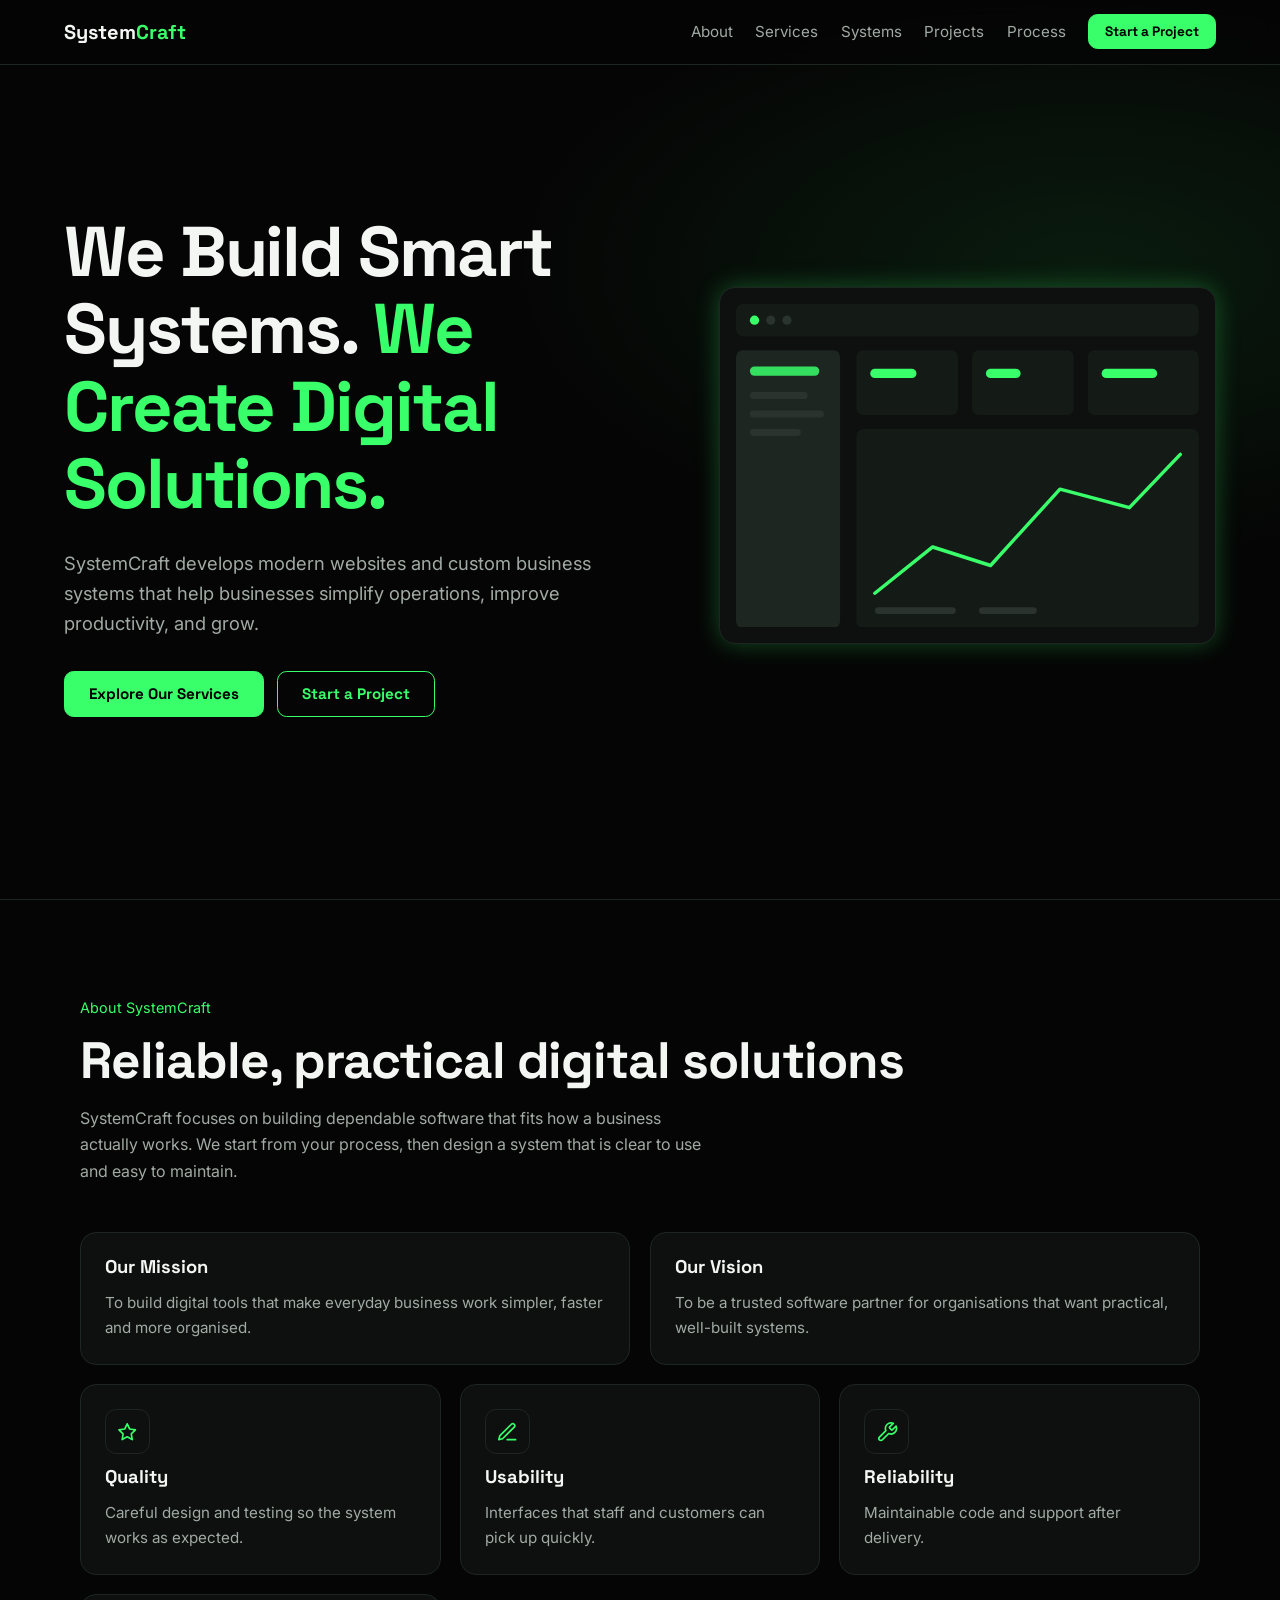
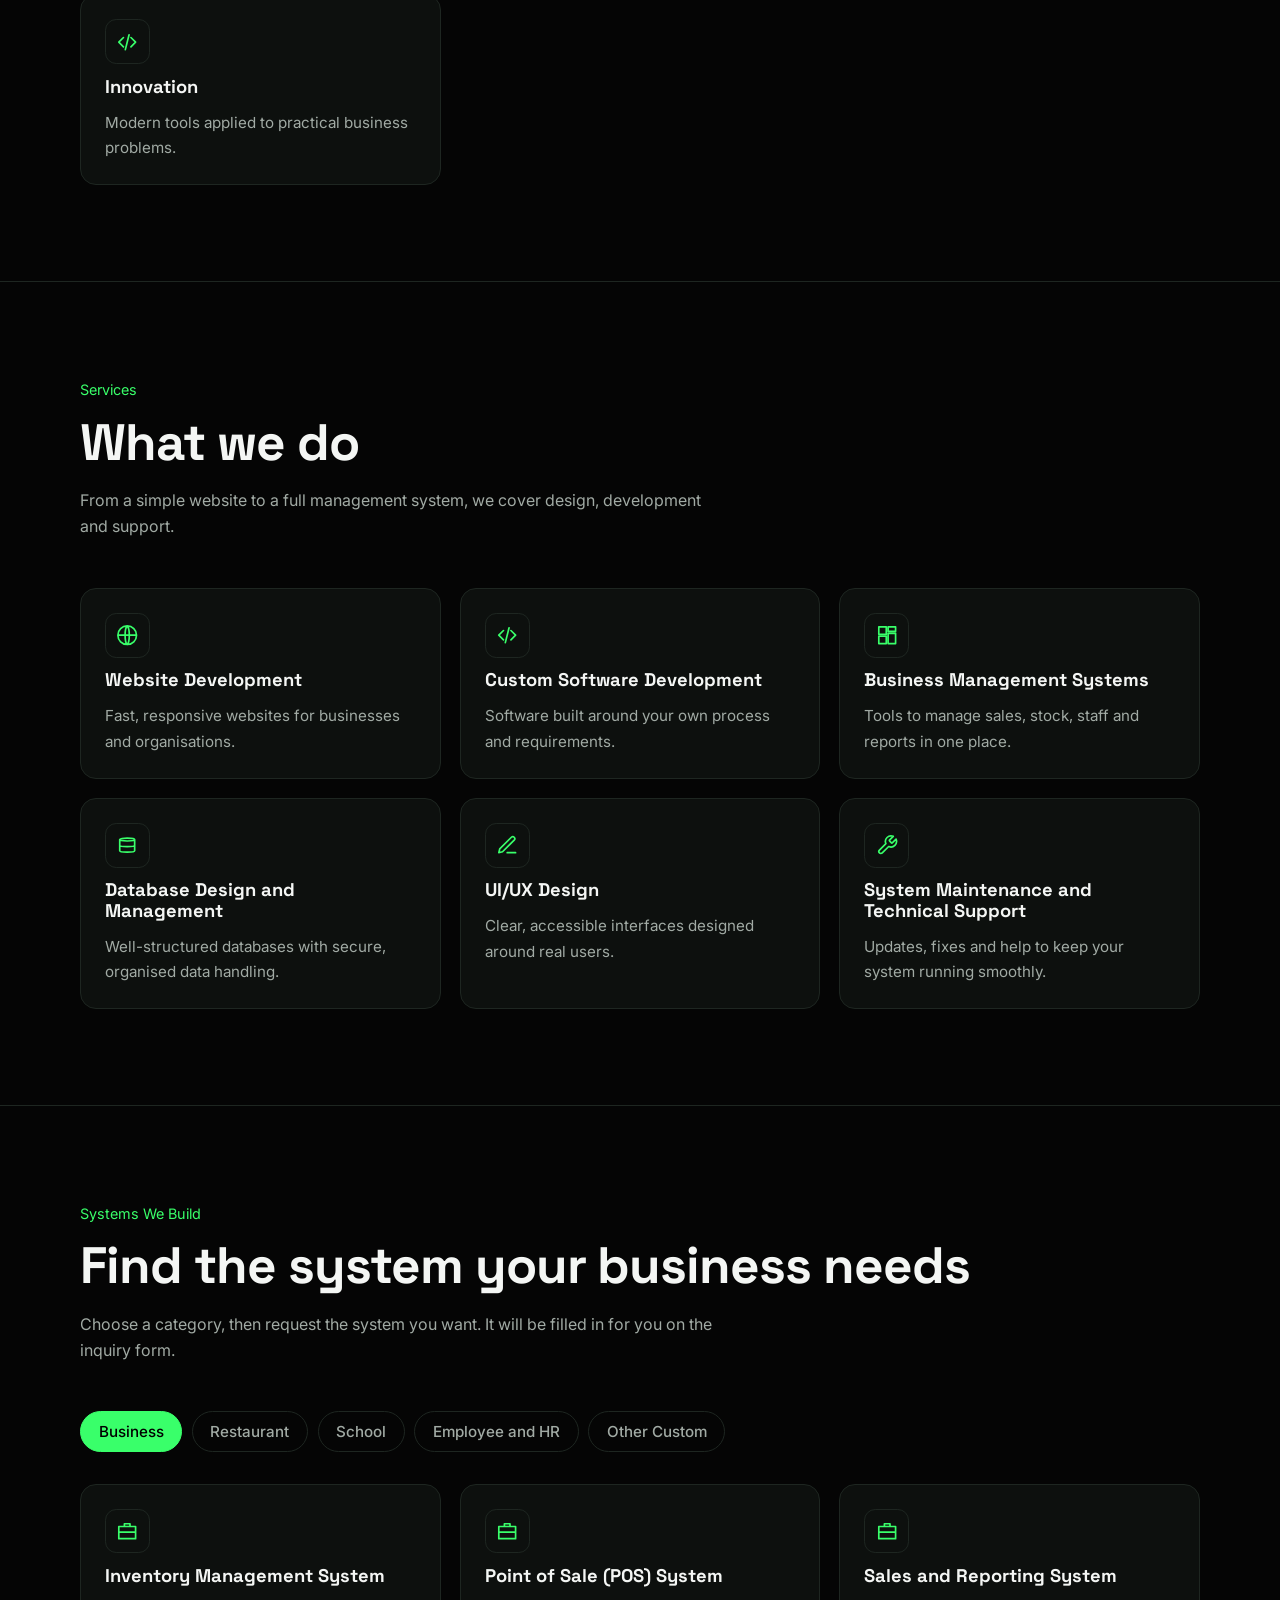
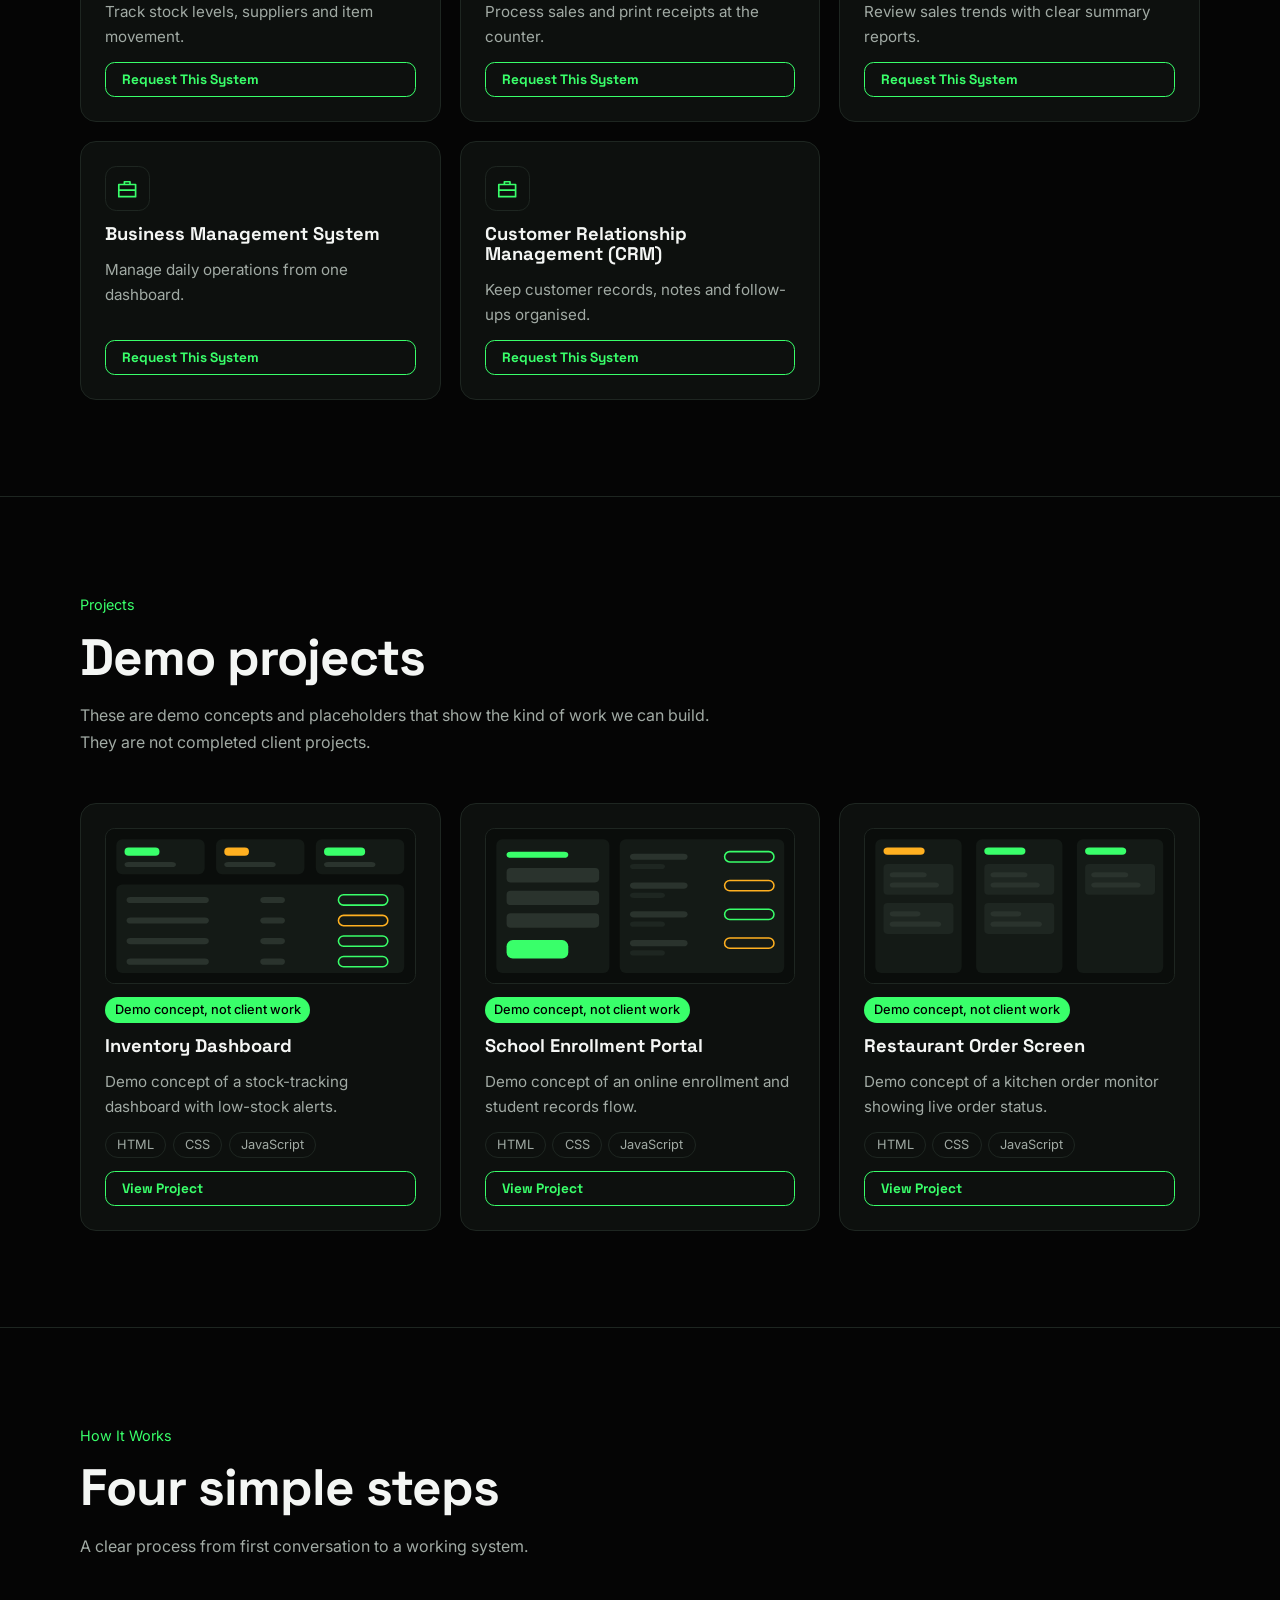
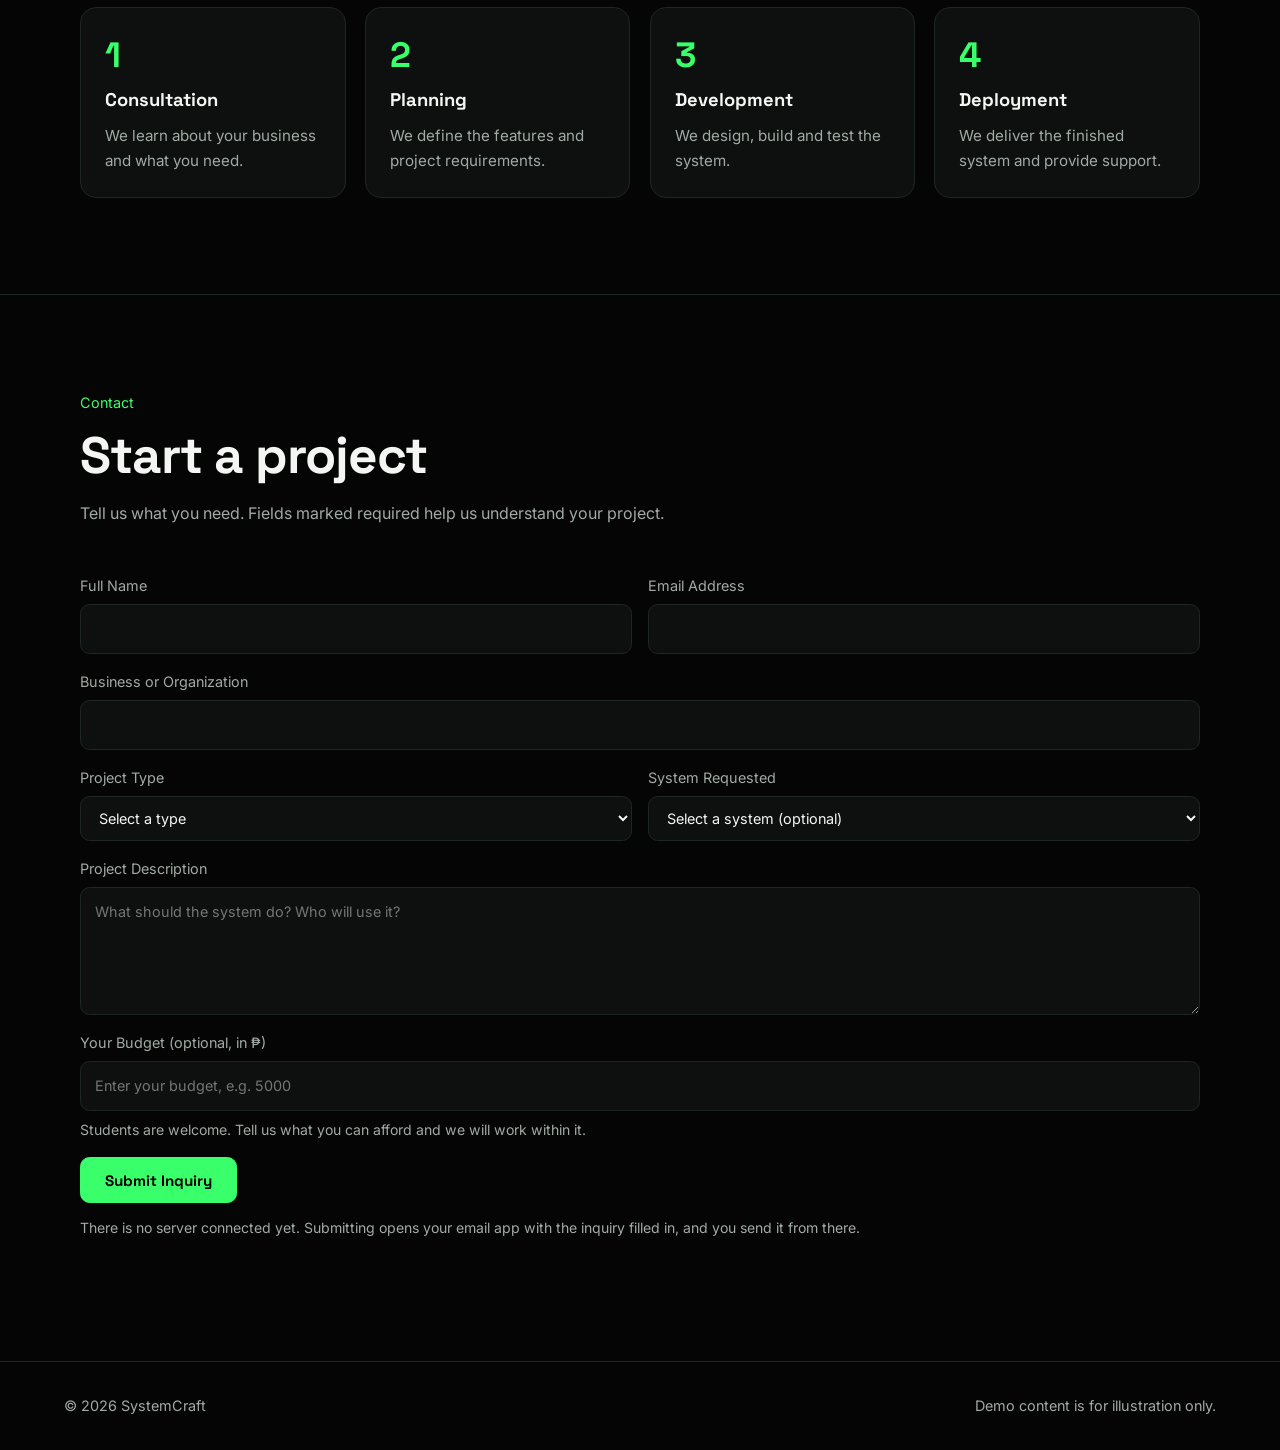
==== index.html @ ae5fd6fa "Add Request System project" ====
<!DOCTYPE html>
<html lang="en">
<head>
<meta charset="utf-8">
<meta name="viewport" content="width=device-width, initial-scale=1">
<title>SystemCraft – Custom Software, Websites and Business Systems</title>
<meta name="description" content="SystemCraft builds modern websites, custom software and business management systems: inventory, POS, school, restaurant and HR systems.">
<meta name="theme-color" content="#050505">
<meta property="og:title" content="SystemCraft – We Build Smart Systems">
<meta property="og:description" content="Modern websites and custom business systems that simplify operations and help businesses grow.">
<meta property="og:type" content="website">
<script type="application/ld+json">{"@context":"https://schema.org","@type":"Organization","name":"SystemCraft","description":"Software development and IT solutions: websites, custom software and business management systems."}</script>
<link rel="icon" href="data:image/svg+xml,%3Csvg xmlns='http://www.w3.org/2000/svg' viewBox='0 0 100 100'%3E%3Crect width='100' height='100' rx='22' fill='%23050505'/%3E%3Cpath d='M62 30H42a12 12 0 000 24h16a12 12 0 010 24H36' fill='none' stroke='%2339ff6a' stroke-width='9' stroke-linecap='round'/%3E%3C/svg%3E">
<link rel="stylesheet" href="https://fonts.googleapis.com/css2?family=Space+Grotesk:wght@500;700&family=Inter:wght@400;500&display=swap">
<style>
:root{--bg:#050505;--panel:#0d100e;--line:#1e2621;--ink:#f4f6f4;--mute:#a1aaa4;--g:#39ff6a;--glow:0 0 24px rgba(57,255,106,.28);--pad:clamp(1.25rem,5vw,4rem)}
*,*::before,*::after{box-sizing:border-box}
html{scroll-behavior:smooth;scroll-padding-top:4.5rem}
body{margin:0;background:var(--bg);color:var(--ink);font:400 1rem/1.65 Inter,system-ui,sans-serif}
h1,h2,h3{font-family:"Space Grotesk",Inter,sans-serif;margin:0;line-height:1.1}
p{margin:0}a{color:inherit}
:focus-visible{outline:3px solid var(--g);outline-offset:3px}
.skip{position:absolute;left:-999px;top:.5rem;background:var(--g);color:#000;padding:.5rem 1rem;z-index:99}.skip:focus{left:.5rem}
header{position:fixed;inset:0 0 auto;z-index:20;display:flex;align-items:center;justify-content:space-between;padding:.9rem var(--pad);background:rgba(5,5,5,.85);backdrop-filter:blur(10px);border-bottom:1px solid var(--line)}
.logo{font:700 1.25rem "Space Grotesk",sans-serif;text-decoration:none}.logo b{color:var(--g)}
nav{display:flex;gap:1.4rem;align-items:center}
nav a{text-decoration:none;color:var(--mute);font-size:.95rem}nav a:hover{color:var(--ink)}
#menu{display:none;background:none;border:1px solid var(--line);color:var(--ink);border-radius:.5rem;padding:.45rem .8rem;font:inherit;cursor:pointer}
.btn{display:inline-block;padding:.8rem 1.5rem;border-radius:.6rem;border:1px solid var(--g);font:700 .95rem "Space Grotesk",sans-serif;text-decoration:none;cursor:pointer;transition:.2s;background:transparent;color:var(--g)}
.btn.fill{background:var(--g);color:#000}.btn:hover{box-shadow:var(--glow);transform:translateY(-2px)}
.btn.sm{padding:.5rem 1rem;font-size:.85rem}
section{padding:6rem var(--pad);border-bottom:1px solid var(--line)}
.wrap{max-width:70rem;margin:0 auto}
.kick{color:var(--g);font-size:.9rem;margin-bottom:.8rem}
h2{font-size:clamp(2rem,4.5vw,3.2rem);letter-spacing:-.02em;margin-bottom:1rem}
.sub{color:var(--mute);max-width:40rem;margin-bottom:3rem}
.hero{min-height:100svh;display:grid;grid-template-columns:1.1fr .9fr;gap:3rem;align-items:center;padding-top:8rem;background:radial-gradient(60rem 30rem at 85% 30%,rgba(57,255,106,.09),transparent 60%)}
.hero h1{font-size:clamp(2.4rem,5.6vw,4.4rem);letter-spacing:-.03em}.hero h1 span{color:var(--g)}
.hero p{color:var(--mute);font-size:1.15rem;max-width:34rem;margin:1.5rem 0 2rem}
.btns{display:flex;gap:.8rem;flex-wrap:wrap}
.vis{border:1px solid var(--line);border-radius:1rem;background:var(--panel);box-shadow:var(--glow);padding:1rem}
.vis svg{width:100%;height:auto;display:block}
.grid{display:grid;gap:1.2rem;grid-template-columns:repeat(auto-fill,minmax(17rem,1fr))}
.card{background:var(--panel);border:1px solid var(--line);border-radius:1rem;padding:1.5rem;display:flex;flex-direction:column;gap:.8rem;transition:.25s}
.card:hover{border-color:var(--g);box-shadow:var(--glow);transform:translateY(-3px)}
.card p{color:var(--mute);font-size:.95rem;flex:1}.card h3{font-size:1.15rem}
.ico{width:2.8rem;height:2.8rem;border-radius:.7rem;border:1px solid var(--line);display:grid;place-items:center;color:var(--g)}
.ico svg{width:1.4rem;height:1.4rem;fill:none;stroke:currentColor;stroke-width:1.8;stroke-linecap:round;stroke-linejoin:round}
.two{display:grid;grid-template-columns:1fr 1fr;gap:1.2rem}
.tabs{display:flex;gap:.6rem;flex-wrap:wrap;margin-bottom:2rem}
.tabs button{background:none;border:1px solid var(--line);color:var(--mute);padding:.6rem 1.1rem;border-radius:2rem;font:500 .95rem Inter,sans-serif;cursor:pointer}
.tabs button[aria-selected=true]{background:var(--g);border-color:var(--g);color:#000}
.shot{border-radius:.6rem;border:1px solid var(--line);overflow:hidden}
.shot svg{display:block;width:100%;height:auto}
.label{font-size:.8rem;color:#000;background:var(--g);align-self:flex-start;padding:.15rem .6rem;border-radius:2rem;font-weight:500}
.tags{display:flex;gap:.4rem;flex-wrap:wrap}.tags span{font-size:.8rem;border:1px solid var(--line);border-radius:2rem;padding:.1rem .7rem;color:var(--mute)}
.steps{display:grid;grid-template-columns:repeat(4,1fr);gap:1.2rem;counter-reset:s}
.steps .card::before{counter-increment:s;content:counter(s);font:700 2.2rem "Space Grotesk",sans-serif;color:var(--g)}
form{display:grid;gap:1rem;grid-template-columns:1fr 1fr}
.full{grid-column:1/-1}[hidden]{display:none!important}
label{display:grid;gap:.4rem;font-size:.9rem;color:var(--mute)}
input,select,textarea{background:var(--panel);border:1px solid var(--line);border-radius:.6rem;color:var(--ink);font:inherit;padding:.75rem .9rem}
input:focus,select:focus,textarea:focus{outline:none;border-color:var(--g);box-shadow:var(--glow)}
textarea{min-height:8rem;resize:vertical}
#status{color:var(--g);min-height:1.6rem}
.note{font-size:.88rem;color:var(--mute)}
footer{padding:2rem var(--pad);color:var(--mute);font-size:.9rem;display:flex;justify-content:space-between;gap:1rem;flex-wrap:wrap}
@media(max-width:860px){.hero,.two,.steps,form{grid-template-columns:1fr}#menu{display:block}nav{display:none;position:absolute;top:100%;left:0;right:0;flex-direction:column;align-items:flex-start;background:#050505;padding:1rem var(--pad);border-bottom:1px solid var(--line)}nav.open{display:flex}}
@media(prefers-reduced-motion:reduce){html{scroll-behavior:auto}*{transition:none!important;animation:none!important}}
</style>
</head>
<body>
<a class="skip" href="#main">Skip to content</a>
<header>
<a class="logo" href="#home">System<b>Craft</b></a>
<button id="menu" aria-expanded="false" aria-controls="nav">Menu</button>
<nav id="nav" aria-label="Main"><a href="#about">About</a><a href="#services">Services</a><a href="#systems">Systems</a><a href="#projects">Projects</a><a href="#process">Process</a><a class="btn fill sm" href="#contact">Start a Project</a></nav>
</header>
<main id="main">
<section class="hero" id="home">
<div>
<h1>We Build Smart Systems. <span>We Create Digital Solutions.</span></h1>
<p>SystemCraft develops modern websites and custom business systems that help businesses simplify operations, improve productivity, and grow.</p>
<div class="btns"><a class="btn fill" href="#services">Explore Our Services</a><a class="btn" href="#contact">Start a Project</a></div>
</div>
<div class="vis" aria-hidden="true"><svg viewBox="0 0 400 280"><rect x="0" y="0" width="400" height="28" rx="6" fill="#141a16"/><circle cx="16" cy="14" r="4" fill="#39ff6a"/><circle cx="30" cy="14" r="4" fill="#2a332d"/><circle cx="44" cy="14" r="4" fill="#2a332d"/><g fill="#1e2621"><rect x="0" y="40" width="90" height="240" rx="6"/></g><g fill="#39ff6a" opacity=".85"><rect x="12" y="54" width="60" height="8" rx="4"/></g><g fill="#2a332d"><rect x="12" y="76" width="50" height="6" rx="3"/><rect x="12" y="92" width="64" height="6" rx="3"/><rect x="12" y="108" width="44" height="6" rx="3"/></g><g fill="#141a16"><rect x="104" y="40" width="88" height="56" rx="6"/><rect x="204" y="40" width="88" height="56" rx="6"/><rect x="304" y="40" width="96" height="56" rx="6"/></g><g fill="#39ff6a"><rect x="116" y="56" width="40" height="8" rx="4"/><rect x="216" y="56" width="30" height="8" rx="4"/><rect x="316" y="56" width="48" height="8" rx="4"/></g><rect x="104" y="108" width="296" height="172" rx="6" fill="#141a16"/><path d="M120 250 L170 210 L220 226 L280 160 L340 176 L384 130" fill="none" stroke="#39ff6a" stroke-width="3" stroke-linecap="round" stroke-linejoin="round"/><g fill="#2a332d"><rect x="120" y="262" width="70" height="6" rx="3"/><rect x="210" y="262" width="50" height="6" rx="3"/></g></svg></div>
</section>

<section id="about"><div class="wrap">
<p class="kick">About SystemCraft</p><h2>Reliable, practical digital solutions</h2>
<p class="sub">SystemCraft focuses on building dependable software that fits how a business actually works. We start from your process, then design a system that is clear to use and easy to maintain.</p>
<div class="two" style="margin-bottom:1.2rem"><div class="card"><h3>Our Mission</h3><p>To build digital tools that make everyday business work simpler, faster and more organised.</p></div><div class="card"><h3>Our Vision</h3><p>To be a trusted software partner for organisations that want practical, well-built systems.</p></div></div>
<div class="grid" id="why"></div>
</div></section>

<section id="services"><div class="wrap">
<p class="kick">Services</p><h2>What we do</h2><p class="sub">From a simple website to a full management system, we cover design, development and support.</p>
<div class="grid" id="svc"></div>
</div></section>

<section id="systems"><div class="wrap">
<p class="kick">Systems We Build</p><h2>Find the system your business needs</h2><p class="sub">Choose a category, then request the system you want. It will be filled in for you on the inquiry form.</p>
<div class="tabs" role="tablist" aria-label="System categories" id="tabs"></div>
<div class="grid" id="sys" role="tabpanel"></div>
</div></section>

<section id="projects"><div class="wrap">
<p class="kick">Projects</p><h2>Demo projects</h2><p class="sub">These are demo concepts and placeholders that show the kind of work we can build. They are not completed client projects.</p>
<div class="grid" id="prj"></div>
</div></section>

<section id="process"><div class="wrap">
<p class="kick">How It Works</p><h2>Four simple steps</h2><p class="sub">A clear process from first conversation to a working system.</p>
<div class="steps" id="stp"></div>
</div></section>

<section id="contact"><div class="wrap">
<p class="kick">Contact</p><h2>Start a project</h2><p class="sub">Tell us what you need. Fields marked required help us understand your project.</p>
<form id="f">
<label>Full Name<input id="name" required autocomplete="name"></label>
<label>Email Address<input id="email" type="email" required autocomplete="email"></label>
<label class="full">Business or Organization<input id="org" autocomplete="organization"></label>
<label>Project Type<select id="type" required><option value="">Select a type</option><option>Website Development</option><option>Custom Software Development</option><option>Business Management System</option><option>Database Design and Management</option><option>UI/UX Design</option><option>System Maintenance and Technical Support</option><option>Other</option></select></label>
<label>System Requested<select id="sys-in"></select></label>
<label class="full" id="other-wrap" hidden>Describe the system you need<input id="other" placeholder="e.g. Barangay records system"></label>
<label class="full">Project Description<textarea id="desc" required placeholder="What should the system do? Who will use it?"></textarea></label>
<label class="full">Your Budget (optional, in ₱)<input id="budget" type="number" min="0" step="any" inputmode="decimal" placeholder="Enter your budget, e.g. 5000"><span class="note">Students are welcome. Tell us what you can afford and we will work within it.</span></label>
<div class="full"><button class="btn fill" type="submit">Submit Inquiry</button><p class="note" style="margin-top:.8rem">There is no server connected yet. Submitting opens your email app with the inquiry filled in, and you send it from there.</p><p id="status" role="status"></p></div>
</form>
</div></section>
</main>
<footer><span>© 2026 SystemCraft</span><span>Demo content is for illustration only.</span></footer>

<script>
/* Content lives in plain data so it can later come from a database/API (see README notes). */
var CONTACT_EMAIL="choloquarteros@gmail.com"; /* change to your business email */
var P={globe:"M12 2a10 10 0 100 20 10 10 0 000-20zM2 12h20M12 2c3 3 3 17 0 20M12 2c-3 3-3 17 0 20",code:"M8 7l-5 5 5 5M16 7l5 5-5 5M14 4l-4 16",dash:"M3 3h8v8H3zM13 3h8v5h-8zM13 10h8v11h-8zM3 13h8v8H3z",db:"M4 6c0-2 16-2 16 0s-16 2-16 0v12c0 2 16 2 16 0V6M4 12c0 2 16 2 16 0",pen:"M12 20h9M16.5 3.5a2.1 2.1 0 013 3L7 19l-4 1 1-4z",tool:"M14.7 6.3a1 1 0 000 1.4l1.6 1.6a1 1 0 001.4 0l3.8-3.8a6 6 0 01-7.9 7.9l-6.9 6.9a2.1 2.1 0 01-3-3l6.9-6.9a6 6 0 017.9-7.9z",biz:"M3 7h18v13H3zM9 7V4h6v3M3 13h18",food:"M5 3v8a2 2 0 002 2v8M9 3v8M7 3v8M17 3c-2 2-2 6 0 8v10",school:"M2 9l10-5 10 5-10 5zM6 11v5c3 3 9 3 12 0v-5",users:"M16 21v-2a4 4 0 00-4-4H6a4 4 0 00-4 4v2M9 11a4 4 0 100-8 4 4 0 000 8M22 21v-2a4 4 0 00-3-3.9M16 3.1a4 4 0 010 7.8",cube:"M4 4h7v7H4zM13 4h7v7h-7zM4 13h7v7H4zM17 13v7M13 16.5h7",star:"M12 3l2.7 5.6 6.1.9-4.4 4.3 1 6.1L12 17l-5.4 2.9 1-6.1L3.2 9.5l6.1-.9z"};
function ic(k){return '<div class="ico" aria-hidden="true"><svg viewBox="0 0 24 24"><path d="'+P[k]+'"/></svg></div>'}
var WHY=[["star","Quality","Careful design and testing so the system works as expected."],["pen","Usability","Interfaces that staff and customers can pick up quickly."],["tool","Reliability","Maintainable code and support after delivery."],["code","Innovation","Modern tools applied to practical business problems."]];
var SVC=[["globe","Website Development","Fast, responsive websites for businesses and organisations."],["code","Custom Software Development","Software built around your own process and requirements."],["dash","Business Management Systems","Tools to manage sales, stock, staff and reports in one place."],["db","Database Design and Management","Well-structured databases with secure, organised data handling."],["pen","UI/UX Design","Clear, accessible interfaces designed around real users."],["tool","System Maintenance and Technical Support","Updates, fixes and help to keep your system running smoothly."]];
var CATS=[
{n:"Business",i:"biz",t:"Business Management System",s:[["Inventory Management System","Track stock levels, suppliers and item movement."],["Point of Sale (POS) System","Process sales and print receipts at the counter."],["Sales and Reporting System","Review sales trends with clear summary reports."],["Business Management System","Manage daily operations from one dashboard."],["Customer Relationship Management (CRM)","Keep customer records, notes and follow-ups organised."]]},
{n:"Restaurant",i:"food",t:"Business Management System",s:[["Restaurant Management System","Coordinate menus, staff, orders and daily sales."],["Order Management System","Take and track orders from table to payment."],["Table Reservation System","Let guests book tables and manage availability."],["Food Ordering System","Online menu and ordering for pickup or delivery."],["Kitchen Order Monitoring System","Show incoming orders and status to kitchen staff."]]},
{n:"School",i:"school",t:"Business Management System",s:[["Student Information System","Store student records, grades and contact details."],["Enrollment Management System","Handle applications and enrollment in one flow."],["Attendance Monitoring System","Record and review student attendance."],["Library Management System","Catalogue books and manage borrowing and returns."],["Learning Management System","Host lessons, activities and assessments online."]]},
{n:"Employee and HR",i:"users",t:"Business Management System",s:[["Employee Management System","Maintain employee profiles and records."],["Human Resource Management System","Manage HR processes from hiring to records."],["Payroll Management System","Compute pay, deductions and payslips."],["Employee Attendance System","Log time in and out and review attendance."],["Leave and Gate Pass Management System","Request and approve leave and gate passes."]]},
{n:"Other Custom",i:"cube",t:"Custom Software Development",s:[["Appointment and Booking System","Let clients book and manage appointments."],["Document Management System","Store, find and share documents securely."],["Event Management System","Plan events, registrations and schedules."],["Property Management System","Track units, tenants, rent and maintenance."],["Custom Web-Based Application","A web app designed around your specific needs."]]}];
var PRJ=[["Inventory Dashboard","Demo concept of a stock-tracking dashboard with low-stock alerts.",["HTML","CSS","JavaScript"],"inv","inventory.html"],["School Enrollment Portal","Demo concept of an online enrollment and student records flow.",["HTML","CSS","JavaScript"],"enr","enrollment.html"],["Restaurant Order Screen","Demo concept of a kitchen order monitor showing live order status.",["HTML","CSS","JavaScript"],"rst","restaurant.html"]];
var G="#39ff6a",A="#ffb020",PN="#141a16",MU="#2a332d";
function R(x,y,w,h,f,r){return '<rect x="'+x+'" y="'+y+'" width="'+w+'" height="'+h+'" rx="'+(r||4)+'" fill="'+f+'"/>'}
function pill(x,y,w,c){return '<rect x="'+x+'" y="'+y+'" width="'+w+'" height="10" rx="5" fill="none" stroke="'+c+'" stroke-width="1.5"/>'}
function SV(b){return '<svg viewBox="0 0 300 150" role="img" aria-label="Preview of the demo screen">'+R(0,0,300,150,"#0a0d0b",0)+b+'</svg>'}
var PV={
inv:SV(R(10,10,86,34,PN,6)+R(107,10,86,34,PN,6)+R(204,10,86,34,PN,6)+R(18,18,34,8,G)+R(115,18,24,8,A)+R(212,18,40,8,G)+R(18,32,50,5,MU)+R(115,32,50,5,MU)+R(212,32,50,5,MU)+R(10,54,280,86,PN,6)+[66,86,106,126].map(function(y,i){return R(20,y,80,6,MU)+R(150,y,24,6,MU)+pill(226,y-2,48,i===1?A:G)}).join("")),
enr:SV(R(10,10,110,130,PN,6)+R(20,22,60,6,G)+R(20,38,90,14,MU)+R(20,60,90,14,MU)+R(20,82,90,14,MU)+R(20,108,60,18,G,6)+R(130,10,160,130,PN,6)+[24,52,80,108].map(function(y,i){return R(140,y,56,6,MU)+R(140,y+10,34,5,"#1e2621")+pill(232,y-2,48,i===1||i===3?A:G)}).join("")),
rst:SV([10,108,206].map(function(x,c){return R(x,10,84,130,PN,6)+R(x+8,18,40,7,c===0?A:G)+R(x+8,34,68,30,"#1e2621")+R(x+14,42,36,5,MU)+R(x+14,52,48,5,MU)+(c<2?R(x+8,72,68,30,"#1e2621")+R(x+14,80,30,5,MU)+R(x+14,90,50,5,MU):"")}).join(""))};
var STP=[["Consultation","We learn about your business and what you need."],["Planning","We define the features and project requirements."],["Development","We design, build and test the system."],["Deployment","We deliver the finished system and provide support."]];
var $=function(i){return document.getElementById(i)};
$("why").innerHTML=WHY.map(function(w){return '<div class="card">'+ic(w[0])+'<h3>'+w[1]+'</h3><p>'+w[2]+'</p></div>'}).join("");
$("svc").innerHTML=SVC.map(function(s){return '<div class="card">'+ic(s[0])+'<h3>'+s[1]+'</h3><p>'+s[2]+'</p></div>'}).join("");
$("stp").innerHTML=STP.map(function(s){return '<div class="card"><h3>'+s[0]+'</h3><p>'+s[1]+'</p></div>'}).join("");
$("prj").innerHTML=PRJ.map(function(p,k){return '<div class="card"><div class="shot">'+PV[p[3]]+'</div><span class="label">Demo concept, not client work</span><h3>'+p[0]+'</h3><p>'+p[1]+'</p><div class="tags">'+p[2].map(function(t){return '<span>'+t+'</span>'}).join("")+'</div><a class="btn sm" href="'+p[4]+'">View Project</a></div>'}).join("");
$("sys-in").innerHTML='<option value="">Select a system (optional)</option>'+CATS.map(function(c){return '<optgroup label="'+c.n+'">'+c.s.map(function(s){return '<option>'+s[0]+'</option>'}).join("")+'</optgroup>'}).join("")+'<option value="Other">Other (not listed)</option>';
function toggleOther(){var o=$("sys-in").value==="Other";$("other-wrap").hidden=!o;$("other").required=o;if(o)$("other").focus()}
$("sys-in").addEventListener("change",toggleOther);
function sysValue(){return $("sys-in").value==="Other"?"Other: "+$("other").value.trim():$("sys-in").value}
function showCat(k){
  var c=CATS[k];
  [].forEach.call($("tabs").children,function(b,j){b.setAttribute("aria-selected",j===k)});
  $("sys").innerHTML=c.s.map(function(s){return '<div class="card">'+ic(c.i)+'<h3>'+s[0]+'</h3><p>'+s[1]+'</p><a class="btn sm" href="#contact" data-sys="'+s[0]+'" data-type="'+c.t+'">Request This System</a></div>'}).join("");
}
$("tabs").innerHTML=CATS.map(function(c,k){return '<button role="tab" type="button" aria-selected="false" data-k="'+k+'">'+c.n+'</button>'}).join("");
$("tabs").addEventListener("click",function(e){var b=e.target.closest("button");if(b)showCat(+b.dataset.k)});
showCat(0);
/* Request buttons: fill the form with the chosen system */
document.addEventListener("click",function(e){
  var a=e.target.closest("[data-sys]");if(!a)return;
  $("sys-in").value=a.dataset.sys;toggleOther();$("type").value=a.dataset.type;
  $("status").textContent="Selected: "+a.dataset.sys;
});
/* Prefill from a demo page link (?sys=...) */
var qs=new URLSearchParams(location.search).get("sys");
if(qs){$("sys-in").value=qs;toggleOther();$("type").value="Business Management System"}
/* Mobile menu */
$("menu").addEventListener("click",function(){var o=$("nav").classList.toggle("open");this.setAttribute("aria-expanded",o)});
$("nav").addEventListener("click",function(e){if(e.target.tagName==="A"){$("nav").classList.remove("open");$("menu").setAttribute("aria-expanded","false")}});
/* Inquiry form: no backend yet, so it opens the visitor's email app */
$("f").addEventListener("submit",function(e){
  e.preventDefault();
  var g=function(i){return $(i).value.trim()};
  var body=["Name: "+g("name"),"Email: "+g("email"),"Business/Organization: "+g("org"),"Project Type: "+g("type"),"System Requested: "+sysValue(),"Budget: "+(g("budget")?"₱"+Number(g("budget")).toLocaleString("en-PH"):"Not specified"),"","Project Description:",g("desc")].join("\n");
  location.href="mailto:"+CONTACT_EMAIL+"?subject="+encodeURIComponent("SystemCraft inquiry: "+(sysValue()||g("type")))+"&body="+encodeURIComponent(body);
  $("status").textContent="Your email app should open. Nothing is sent until you press Send there.";
});
</script>
</body>
</html>
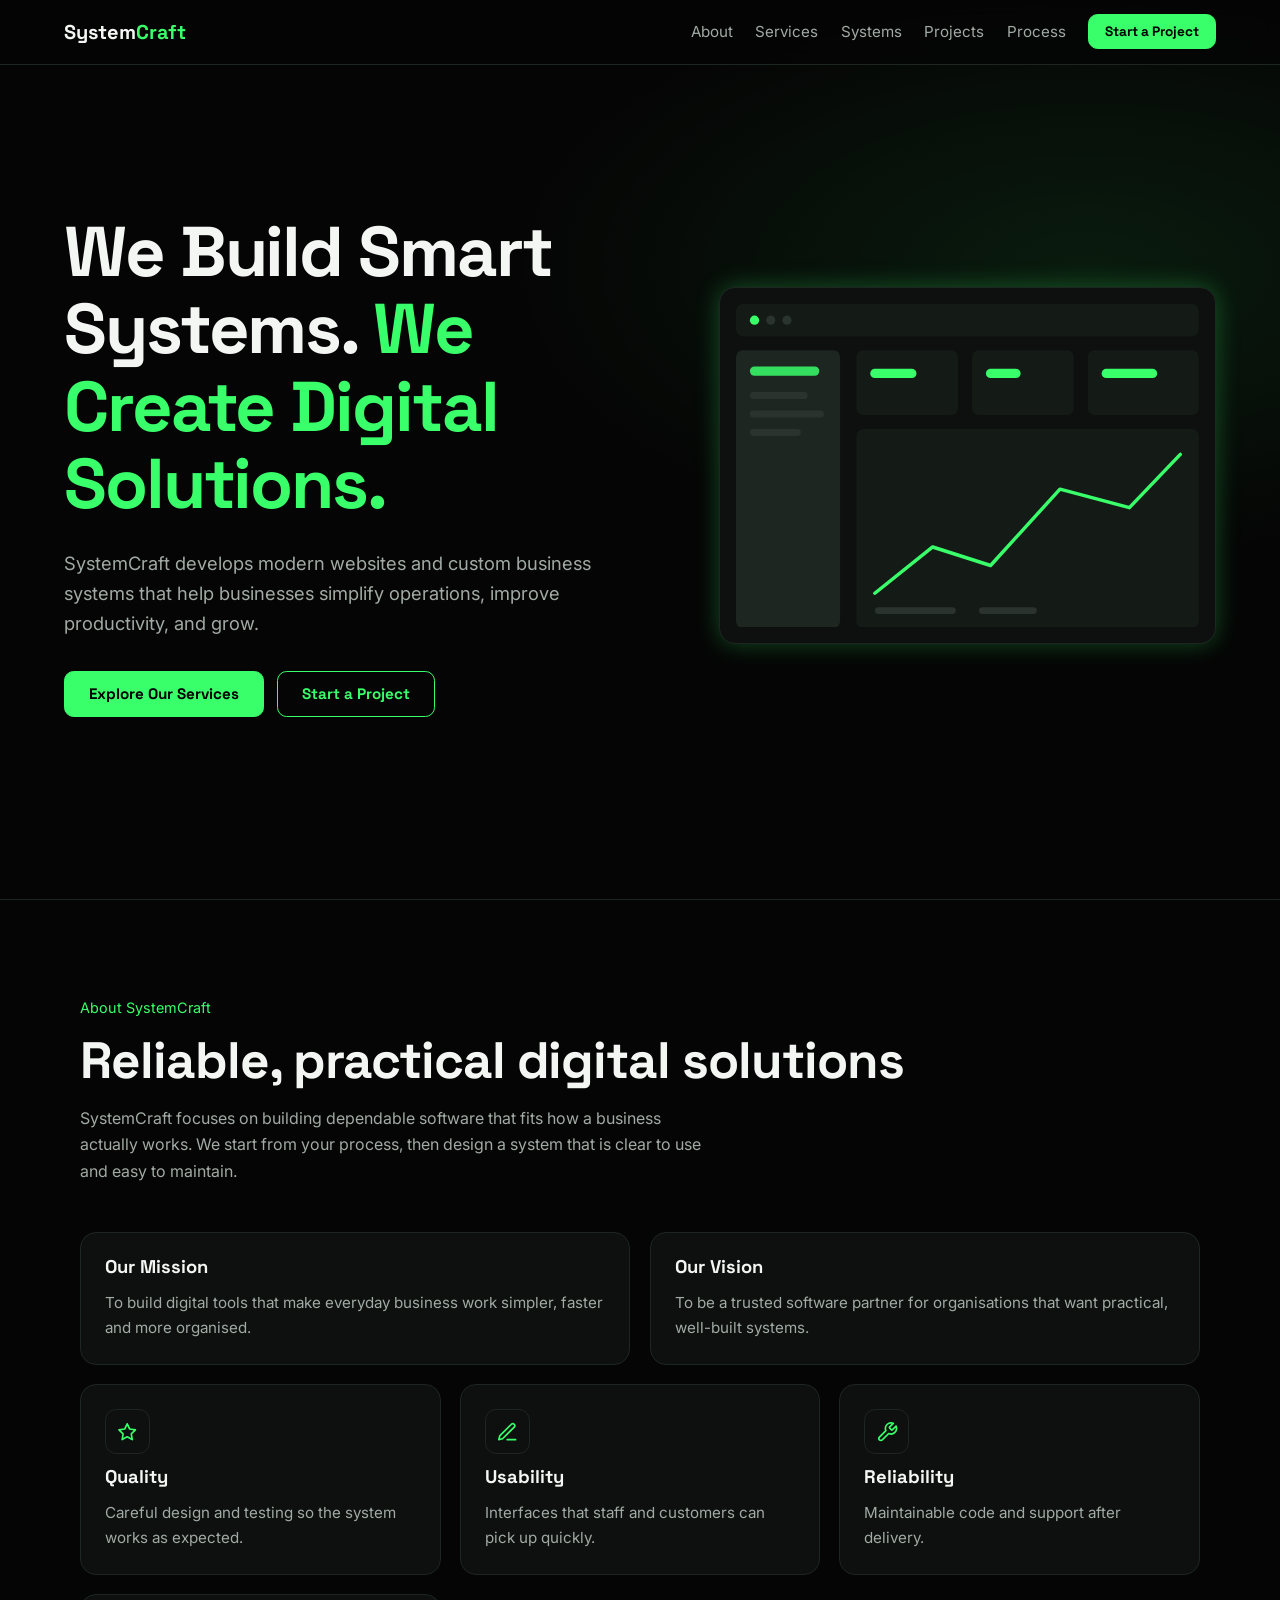
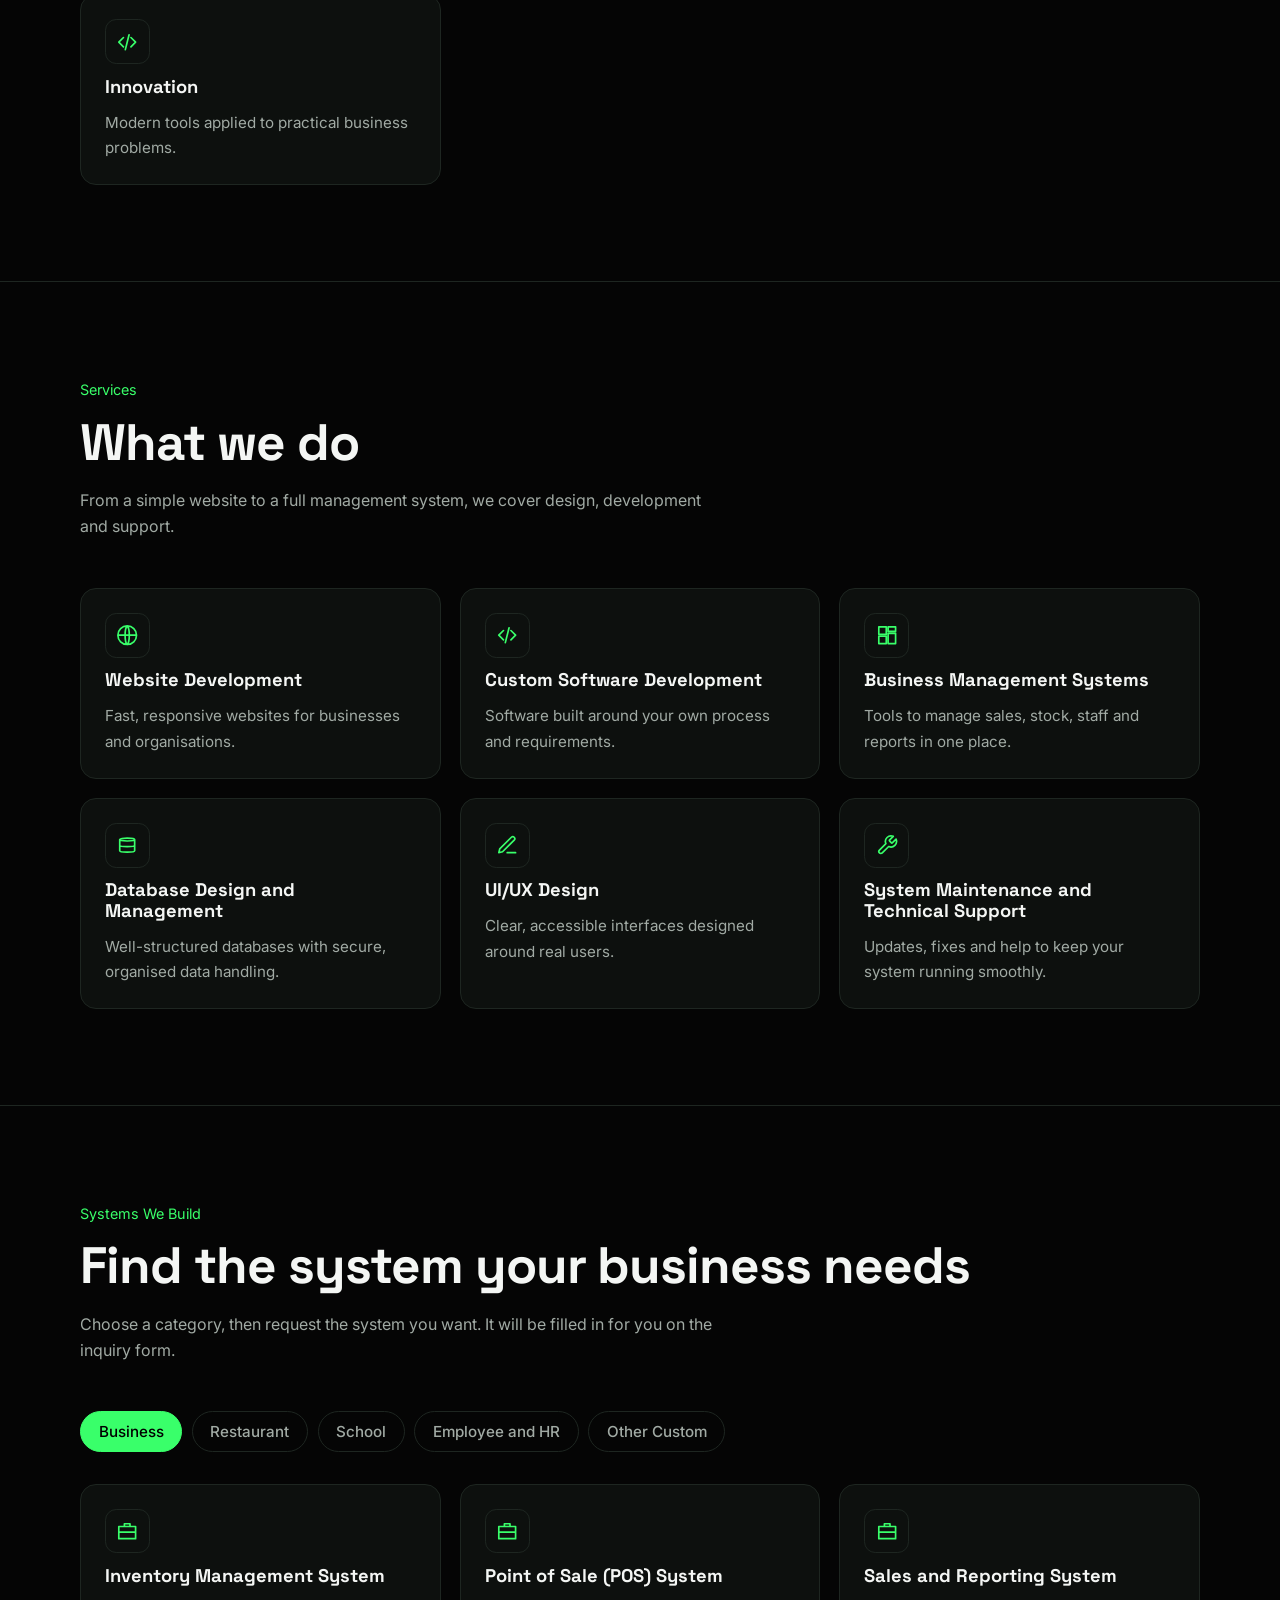
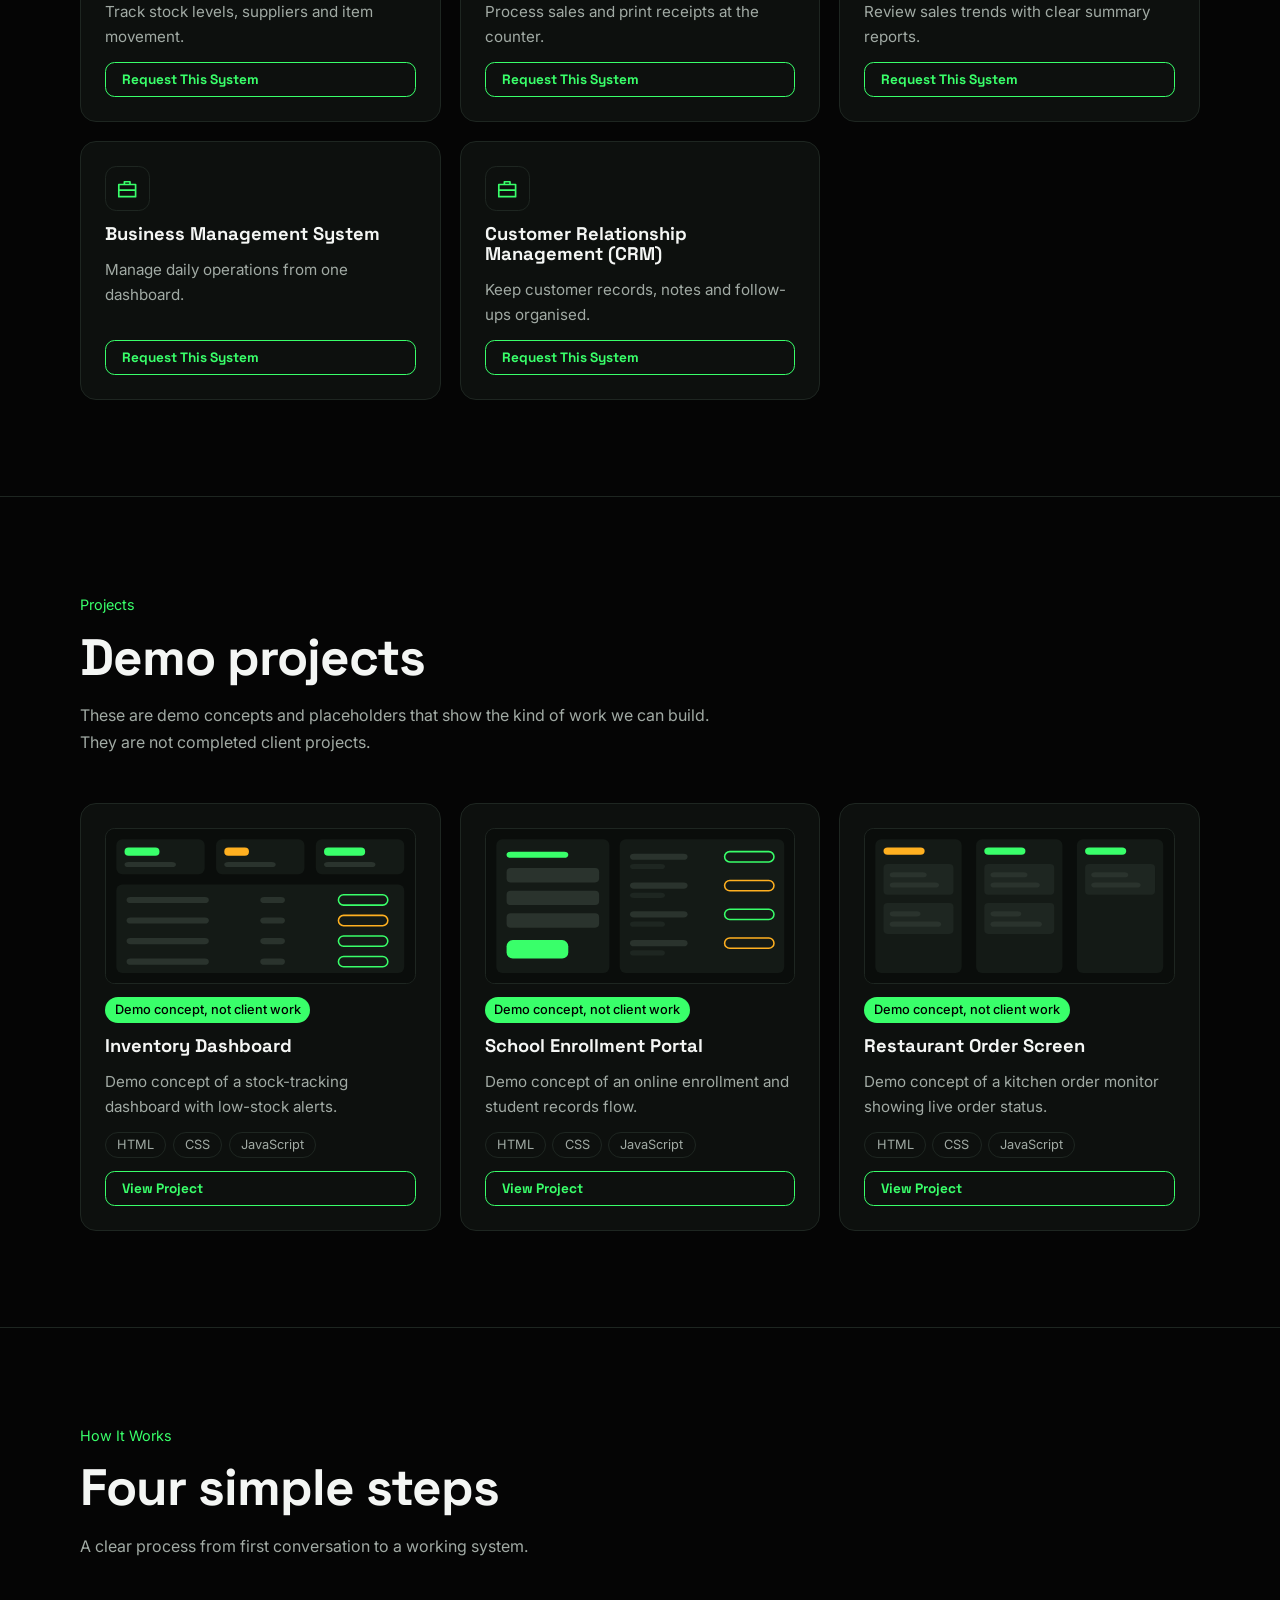
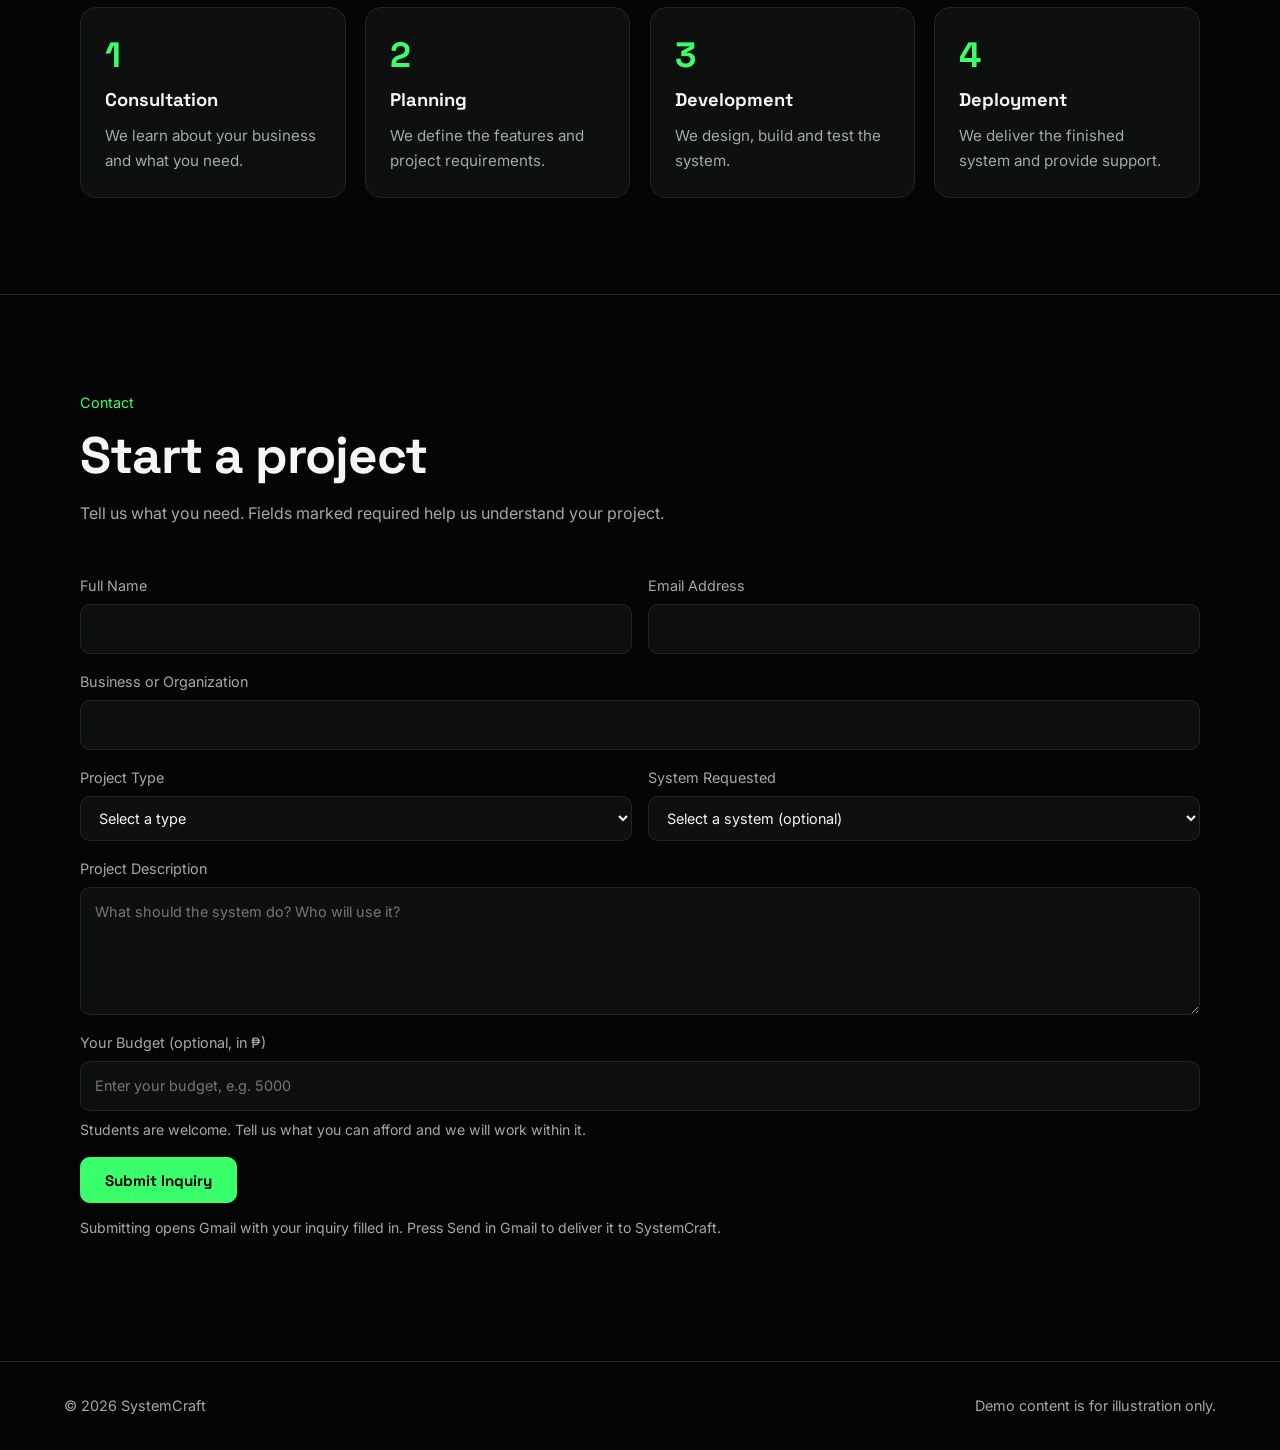
==== commit b3958e60: "Add SystemCraft project files" ====
--- a/index.html
+++ b/index.html
@@ -125,7 +125,7 @@
 <label class="full" id="other-wrap" hidden>Describe the system you need<input id="other" placeholder="e.g. Barangay records system"></label>
 <label class="full">Project Description<textarea id="desc" required placeholder="What should the system do? Who will use it?"></textarea></label>
 <label class="full">Your Budget (optional, in ₱)<input id="budget" type="number" min="0" step="any" inputmode="decimal" placeholder="Enter your budget, e.g. 5000"><span class="note">Students are welcome. Tell us what you can afford and we will work within it.</span></label>
-<div class="full"><button class="btn fill" type="submit">Submit Inquiry</button><p class="note" style="margin-top:.8rem">There is no server connected yet. Submitting opens your email app with the inquiry filled in, and you send it from there.</p><p id="status" role="status"></p></div>
+<div class="full"><button class="btn fill" type="submit">Submit Inquiry</button><p class="note" style="margin-top:.8rem">Submitting opens Gmail with your inquiry filled in. Press Send in Gmail to deliver it to SystemCraft.</p><p id="status" role="status"></p></div>
 </form>
 </div></section>
 </main>
@@ -183,13 +183,16 @@
 /* Mobile menu */
 $("menu").addEventListener("click",function(){var o=$("nav").classList.toggle("open");this.setAttribute("aria-expanded",o)});
 $("nav").addEventListener("click",function(e){if(e.target.tagName==="A"){$("nav").classList.remove("open");$("menu").setAttribute("aria-expanded","false")}});
-/* Inquiry form: no backend yet, so it opens the visitor's email app */
+/* Inquiry form: no backend yet, so it opens a Gmail draft addressed to CONTACT_EMAIL */
 $("f").addEventListener("submit",function(e){
   e.preventDefault();
   var g=function(i){return $(i).value.trim()};
   var body=["Name: "+g("name"),"Email: "+g("email"),"Business/Organization: "+g("org"),"Project Type: "+g("type"),"System Requested: "+sysValue(),"Budget: "+(g("budget")?"₱"+Number(g("budget")).toLocaleString("en-PH"):"Not specified"),"","Project Description:",g("desc")].join("\n");
-  location.href="mailto:"+CONTACT_EMAIL+"?subject="+encodeURIComponent("SystemCraft inquiry: "+(sysValue()||g("type")))+"&body="+encodeURIComponent(body);
-  $("status").textContent="Your email app should open. Nothing is sent until you press Send there.";
+  var subj=encodeURIComponent("SystemCraft inquiry: "+(sysValue()||g("type"))),enc=encodeURIComponent(body);
+  var gmail="https://mail.google.com/mail/?view=cm&fs=1&to="+encodeURIComponent(CONTACT_EMAIL)+"&su="+subj+"&body="+enc;
+  var w=window.open(gmail,"_blank");
+  if(!w)location.href="mailto:"+CONTACT_EMAIL+"?subject="+subj+"&body="+enc;
+  $("status").textContent="Gmail should open in a new tab with your inquiry ready. Nothing is sent until you press Send there.";
 });
 </script>
 </body>
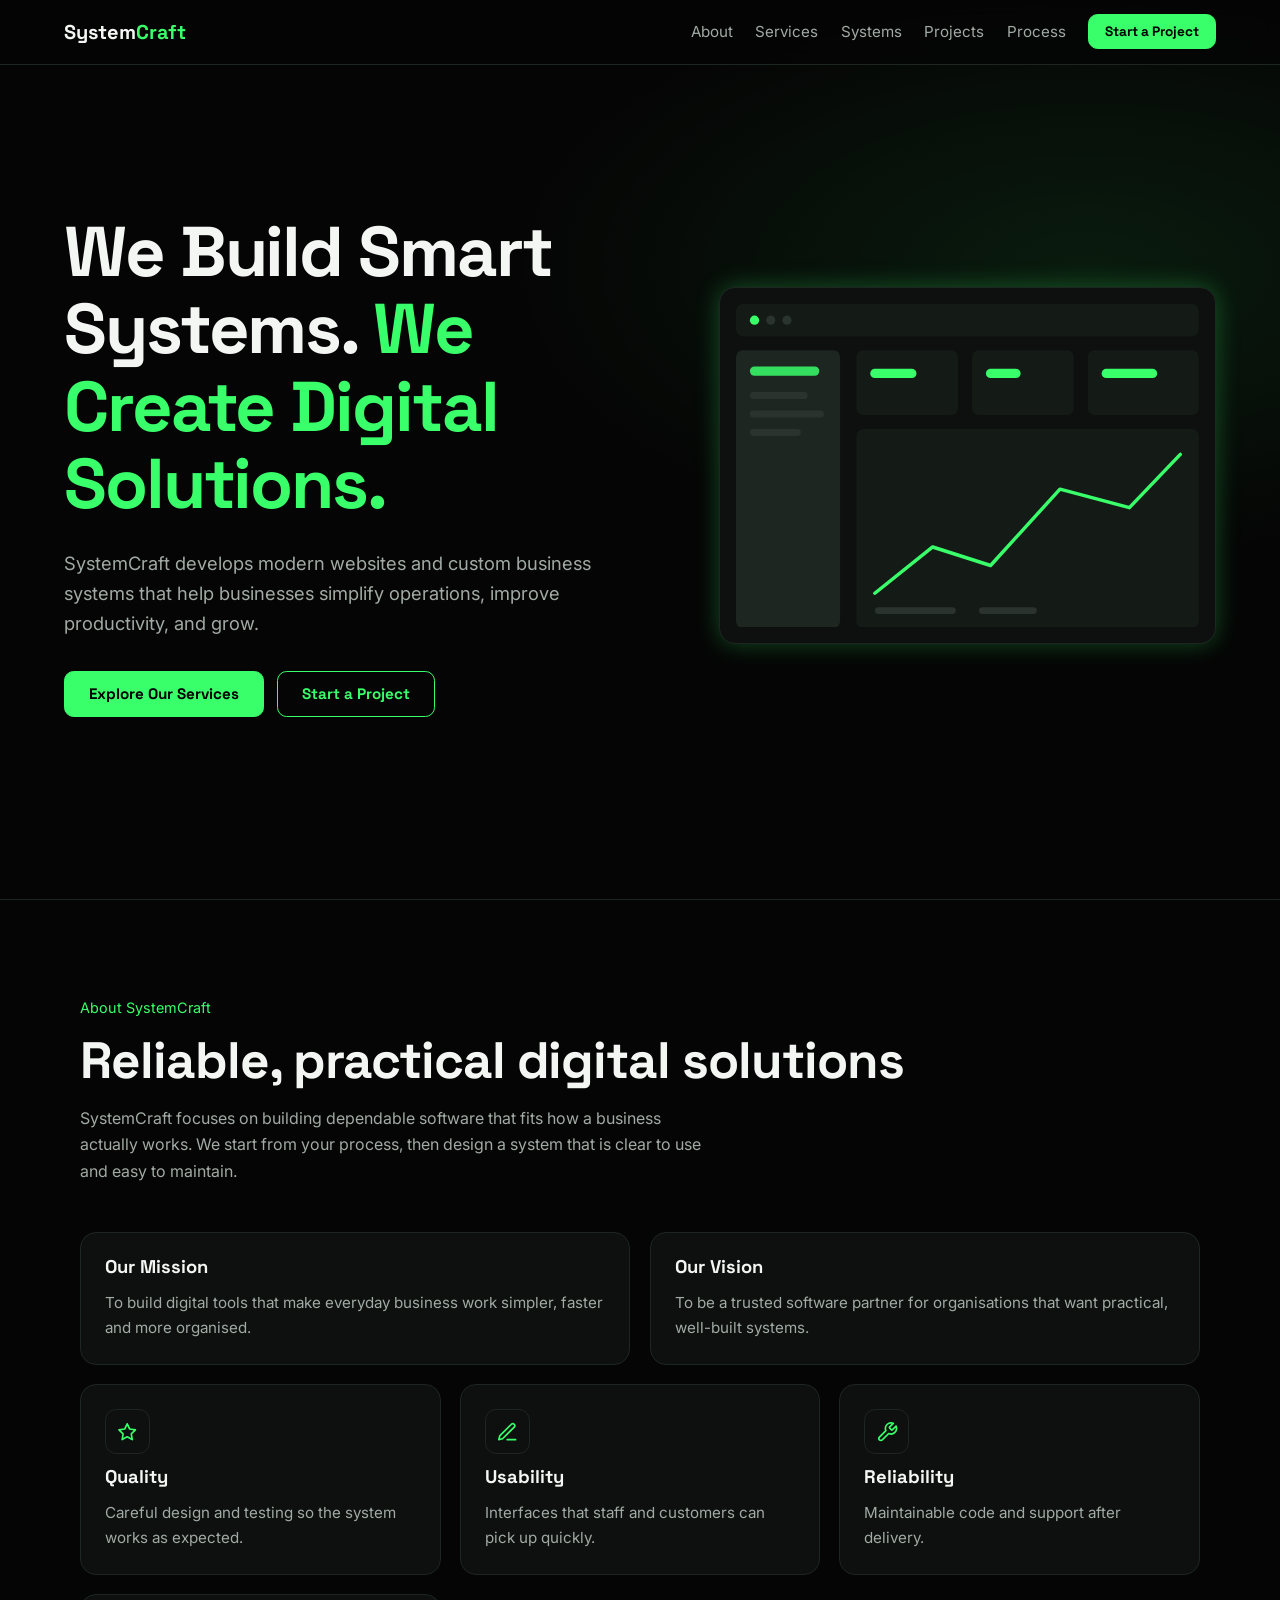
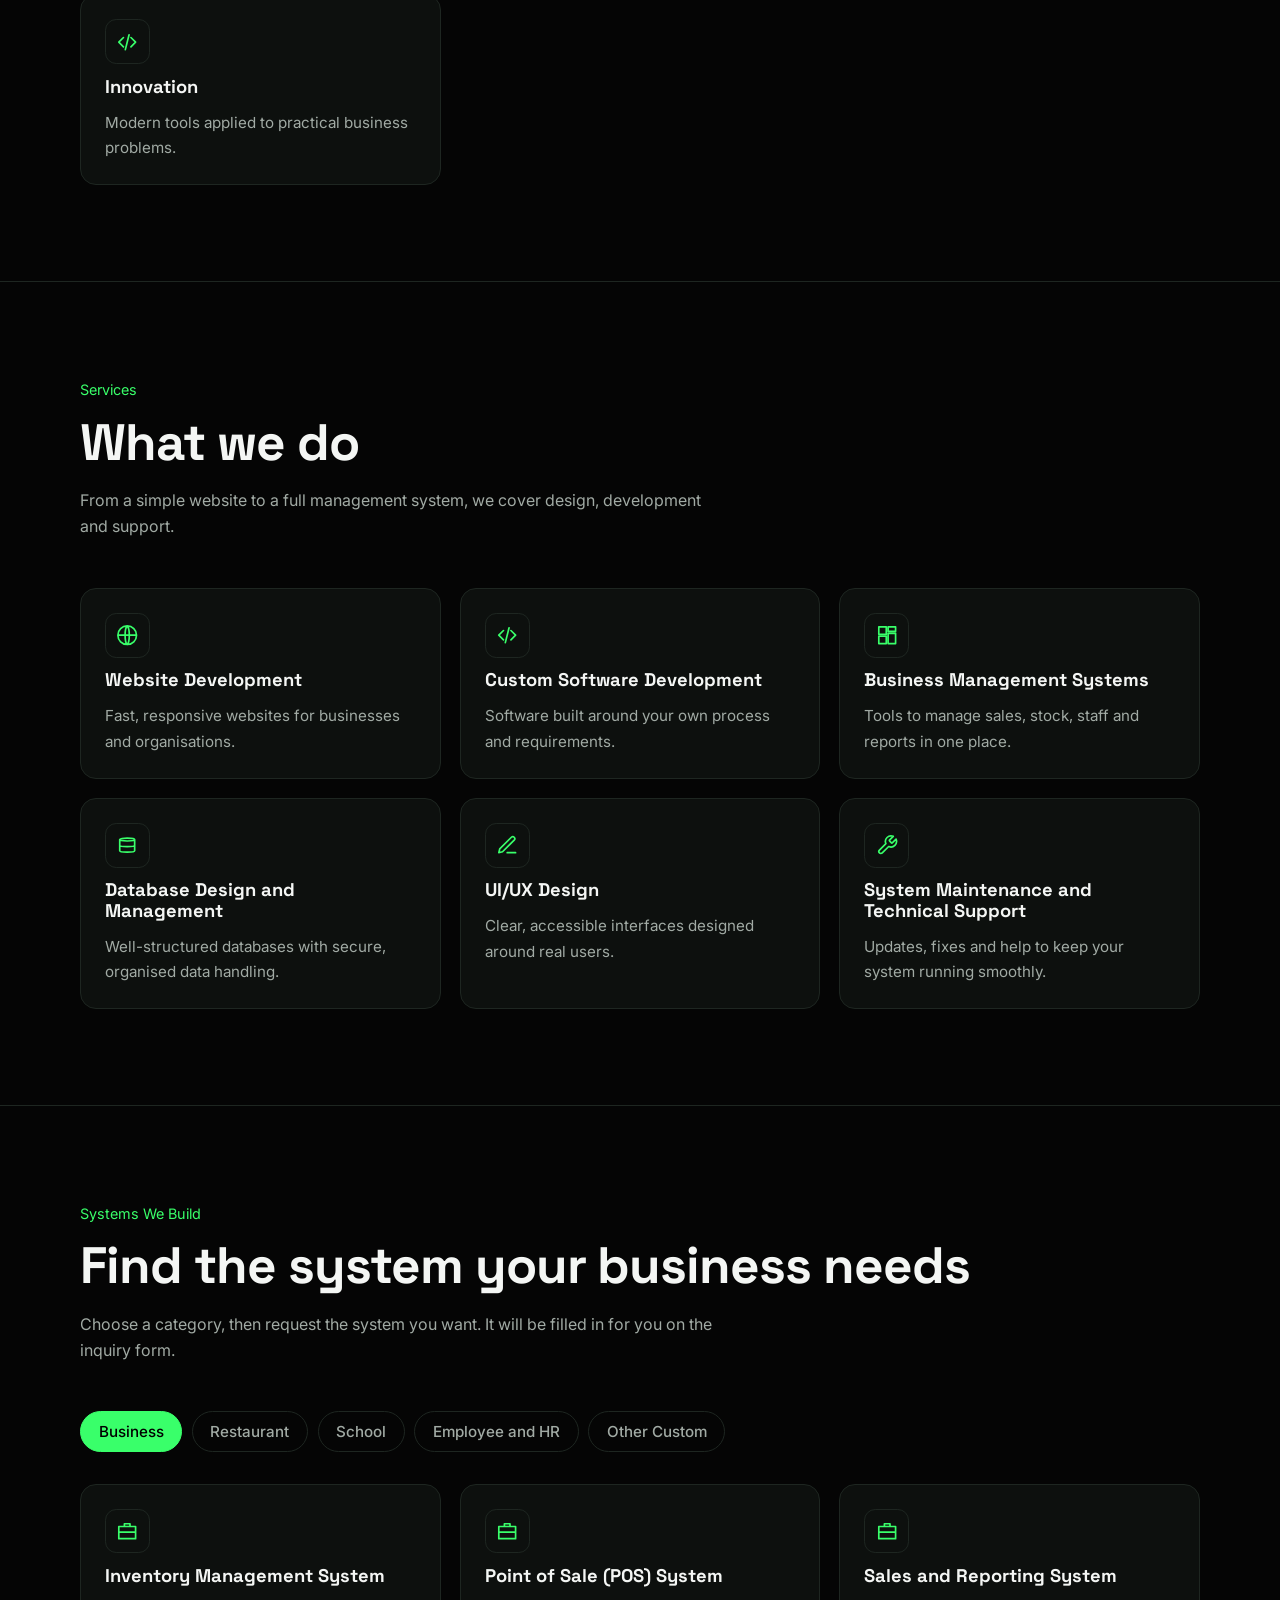
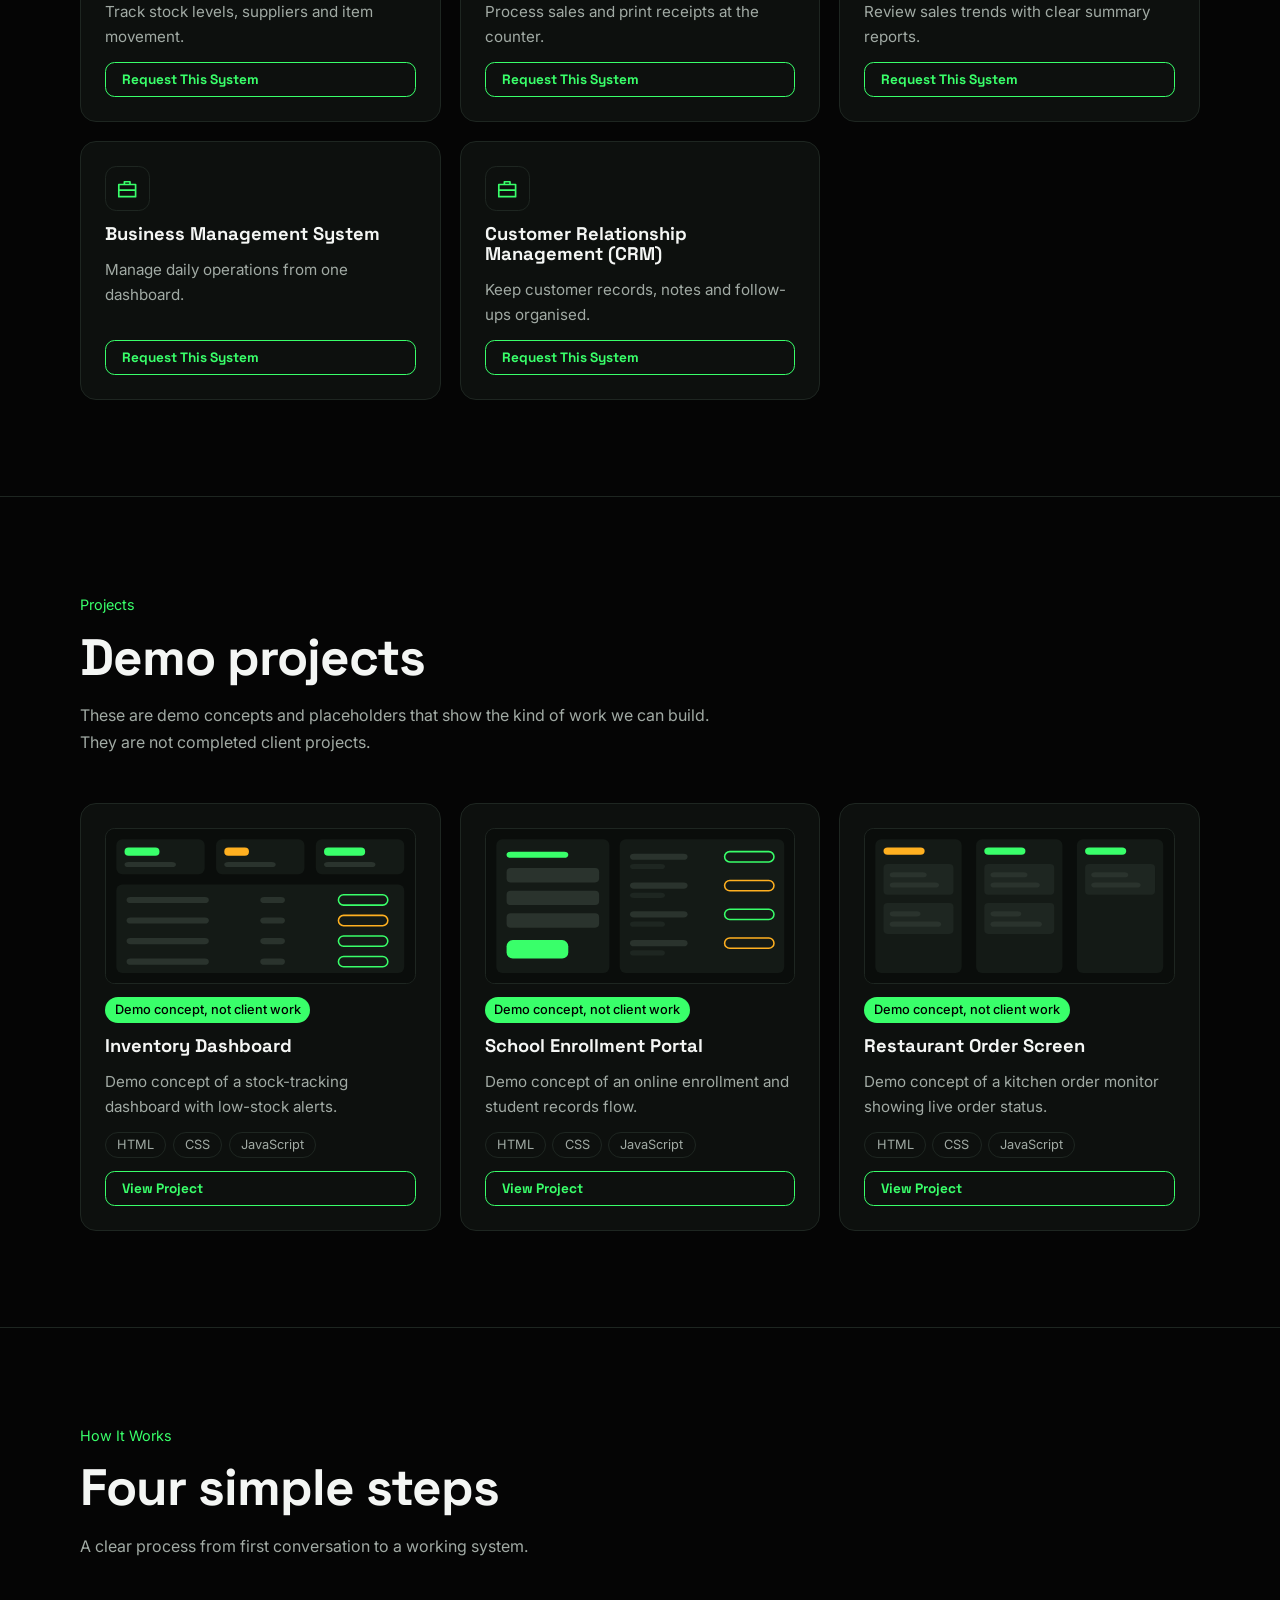
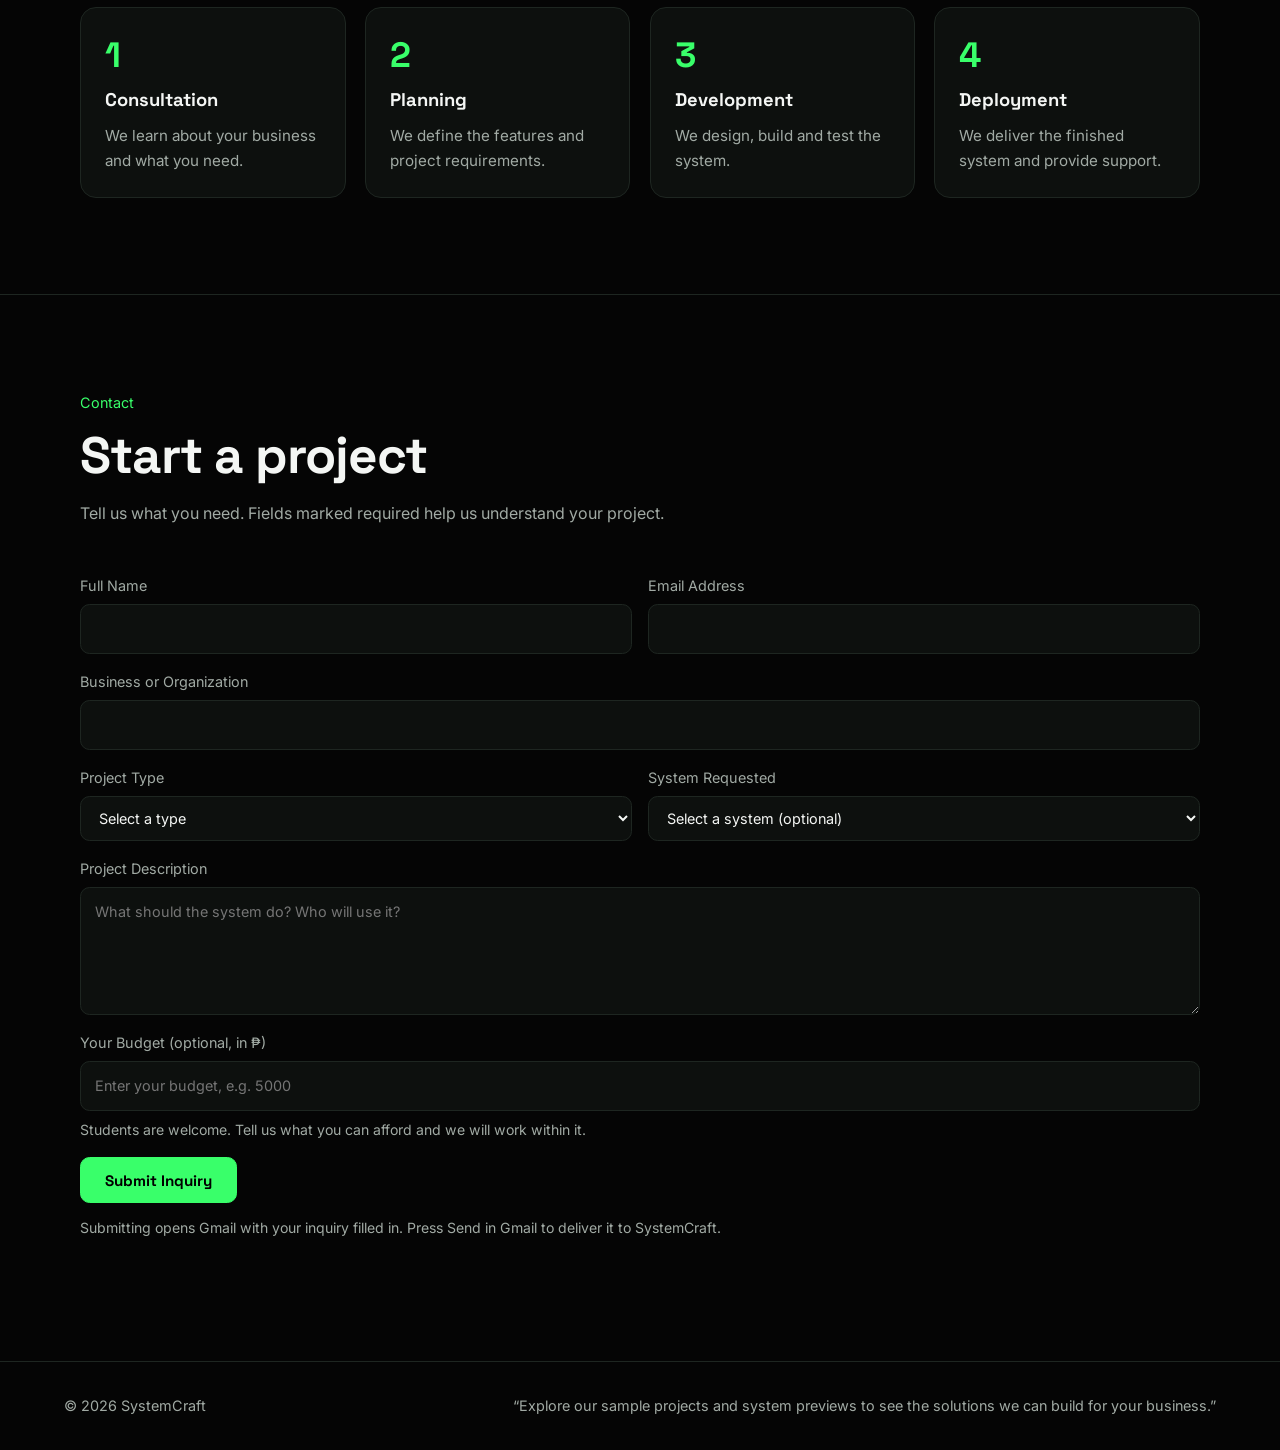
==== commit f830b6ec: "Add portfolio logo" ====
--- a/index.html
+++ b/index.html
@@ -129,7 +129,7 @@
 </form>
 </div></section>
 </main>
-<footer><span>© 2026 SystemCraft</span><span>Demo content is for illustration only.</span></footer>
+<footer><span>© 2026 SystemCraft</span><span>“Explore our sample projects and system previews to see the solutions we can build for your business.”</span></footer>
 
 <script>
 /* Content lives in plain data so it can later come from a database/API (see README notes). */
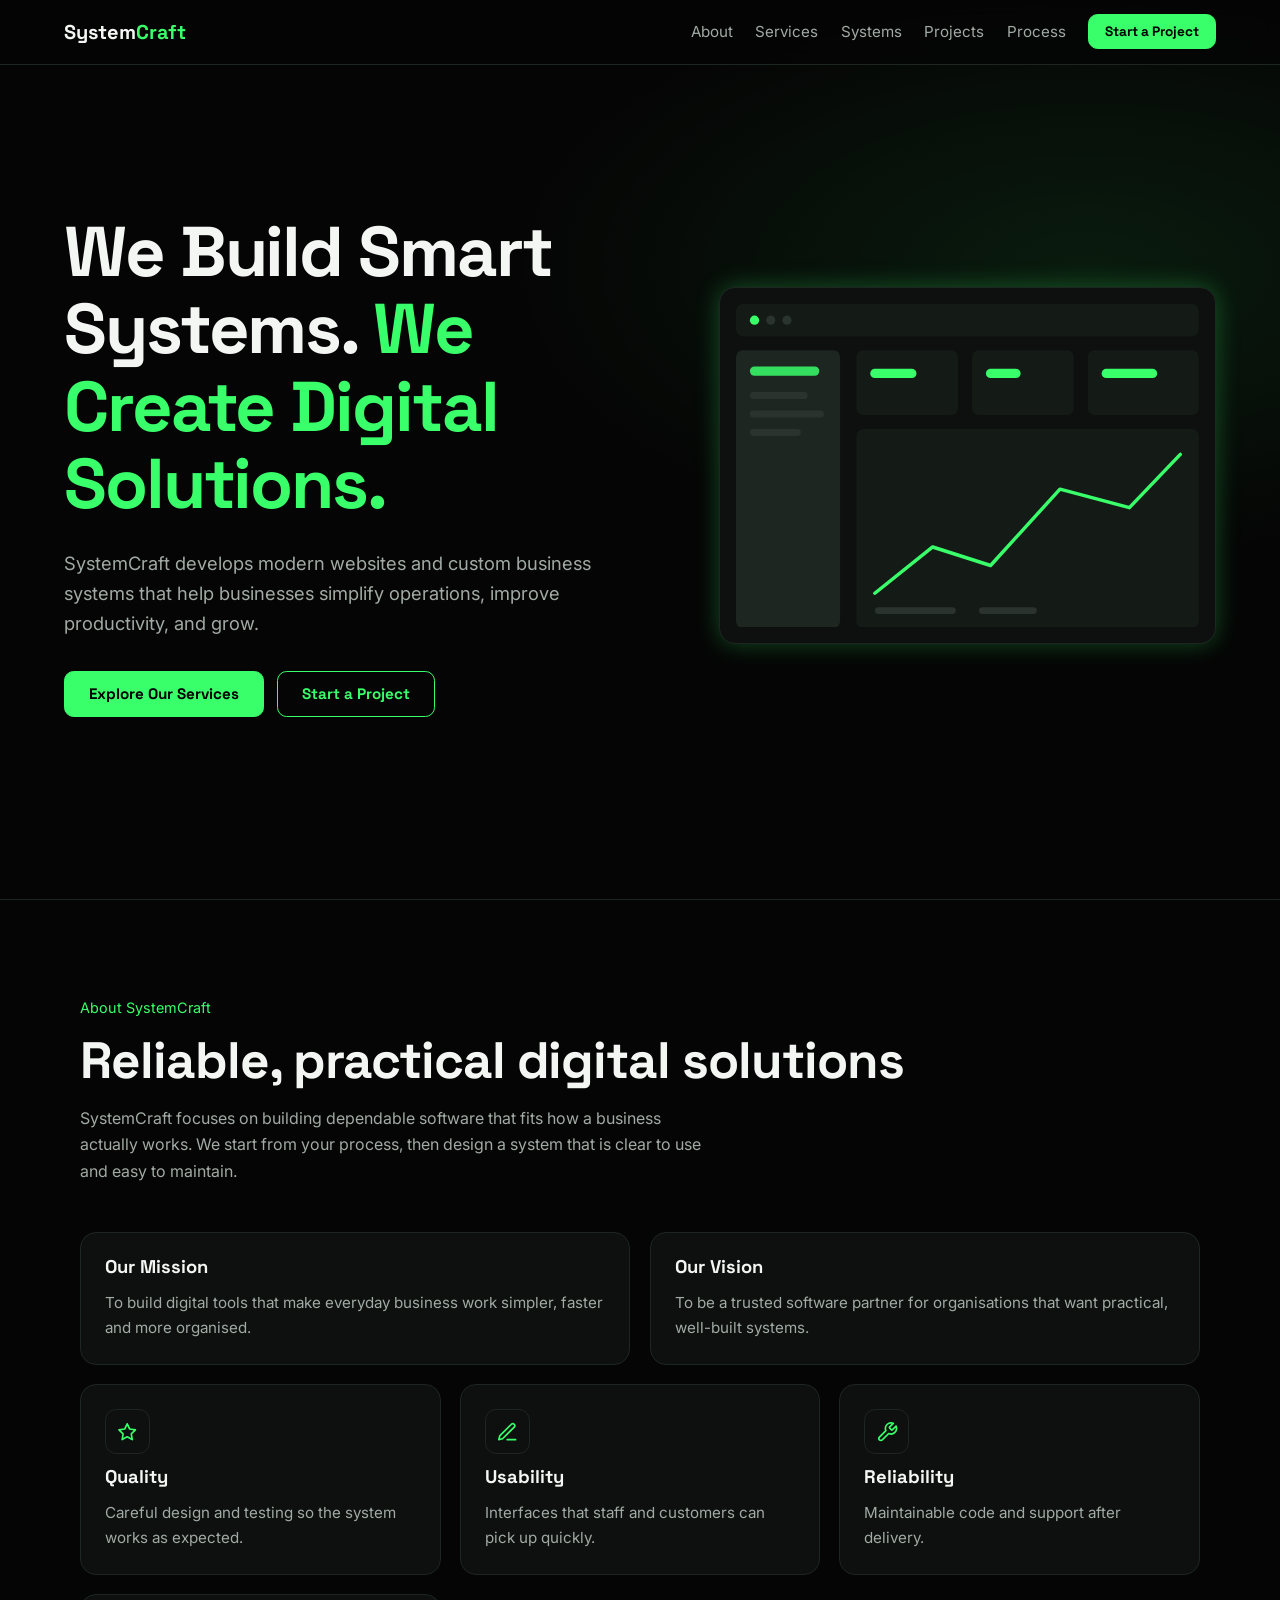
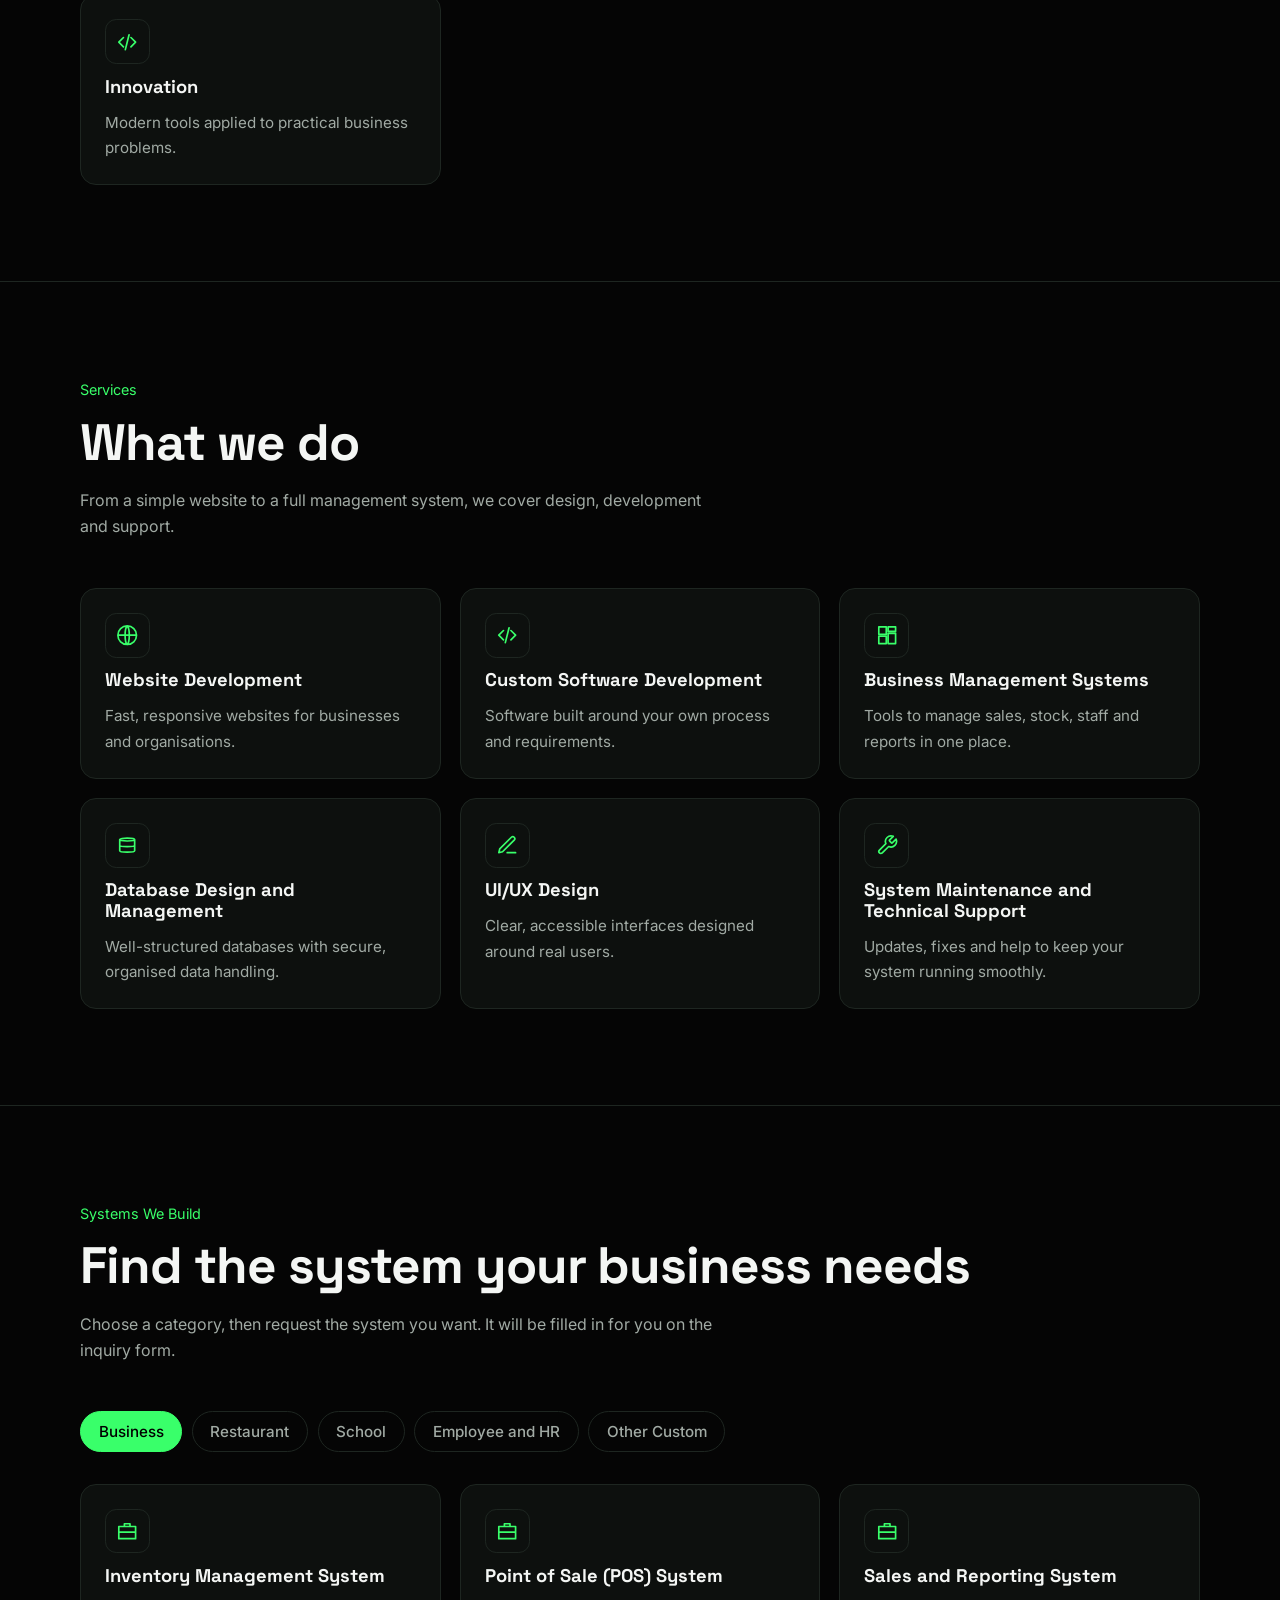
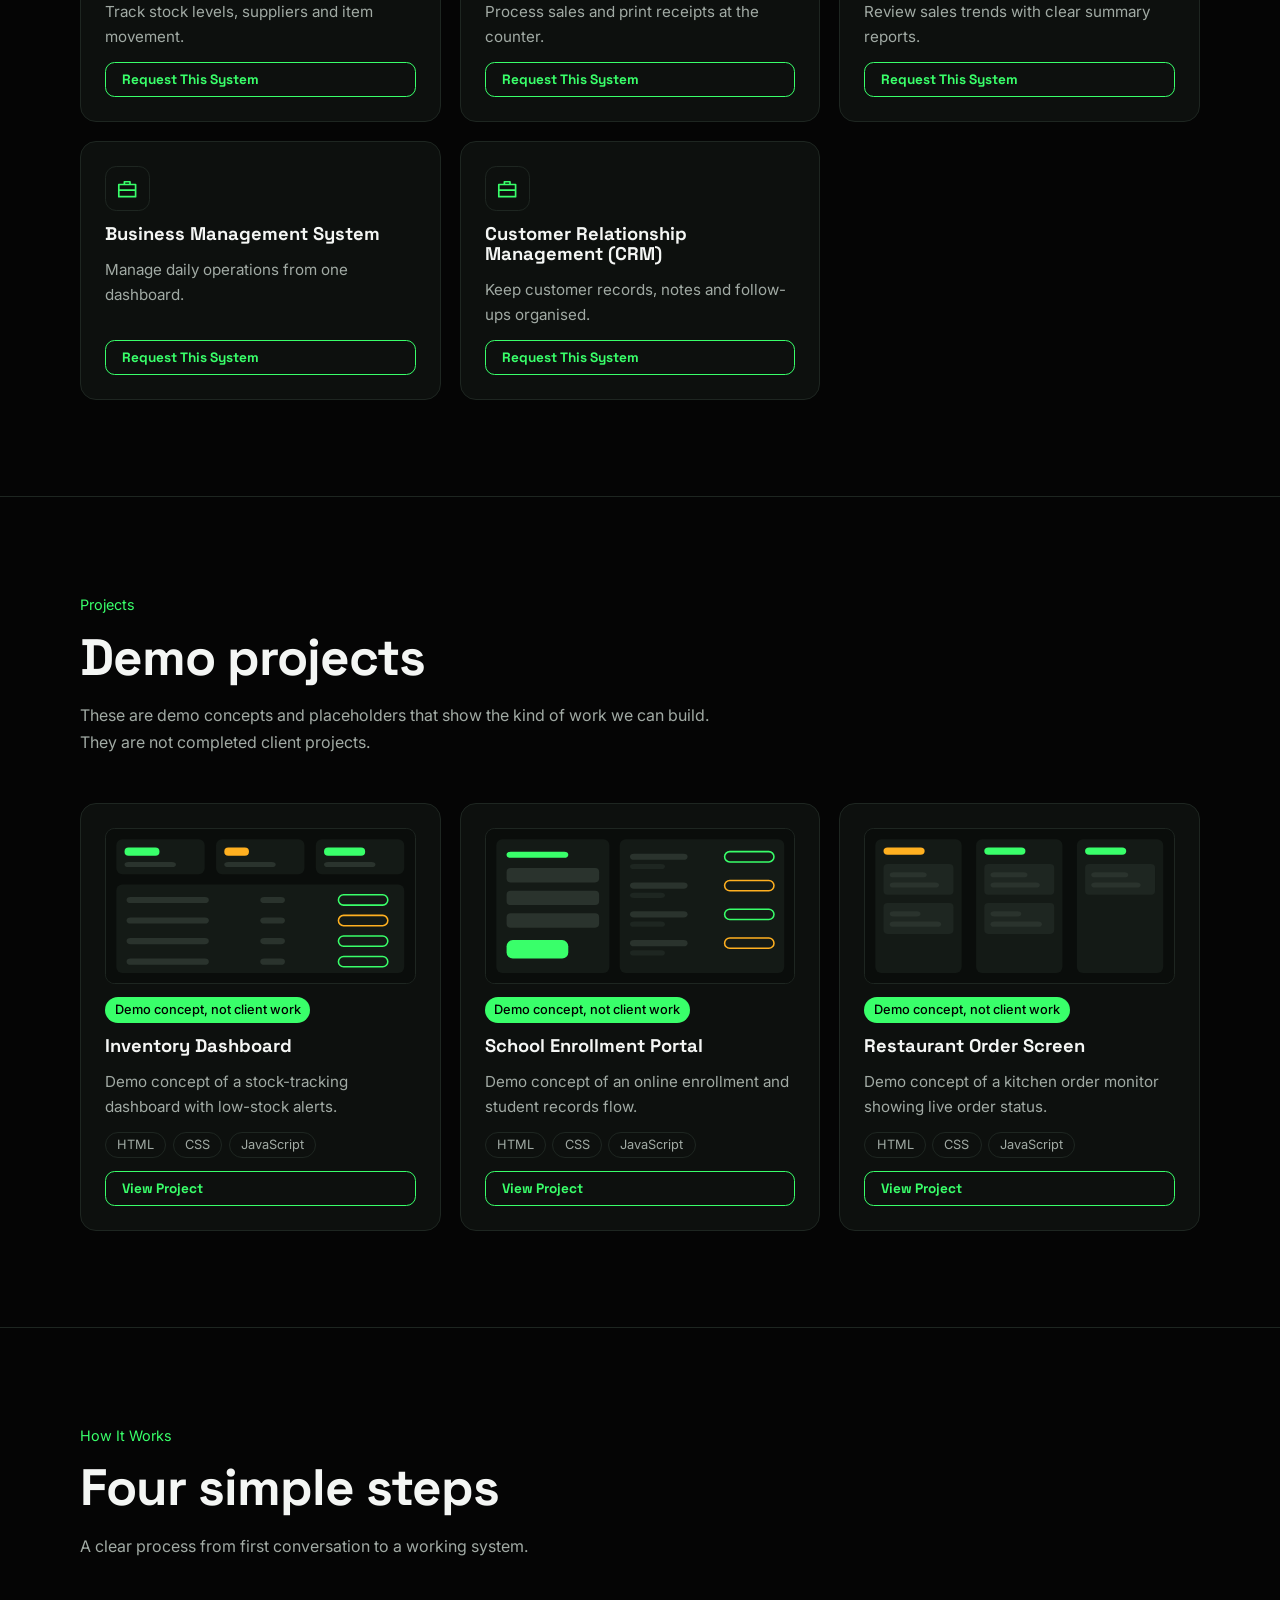
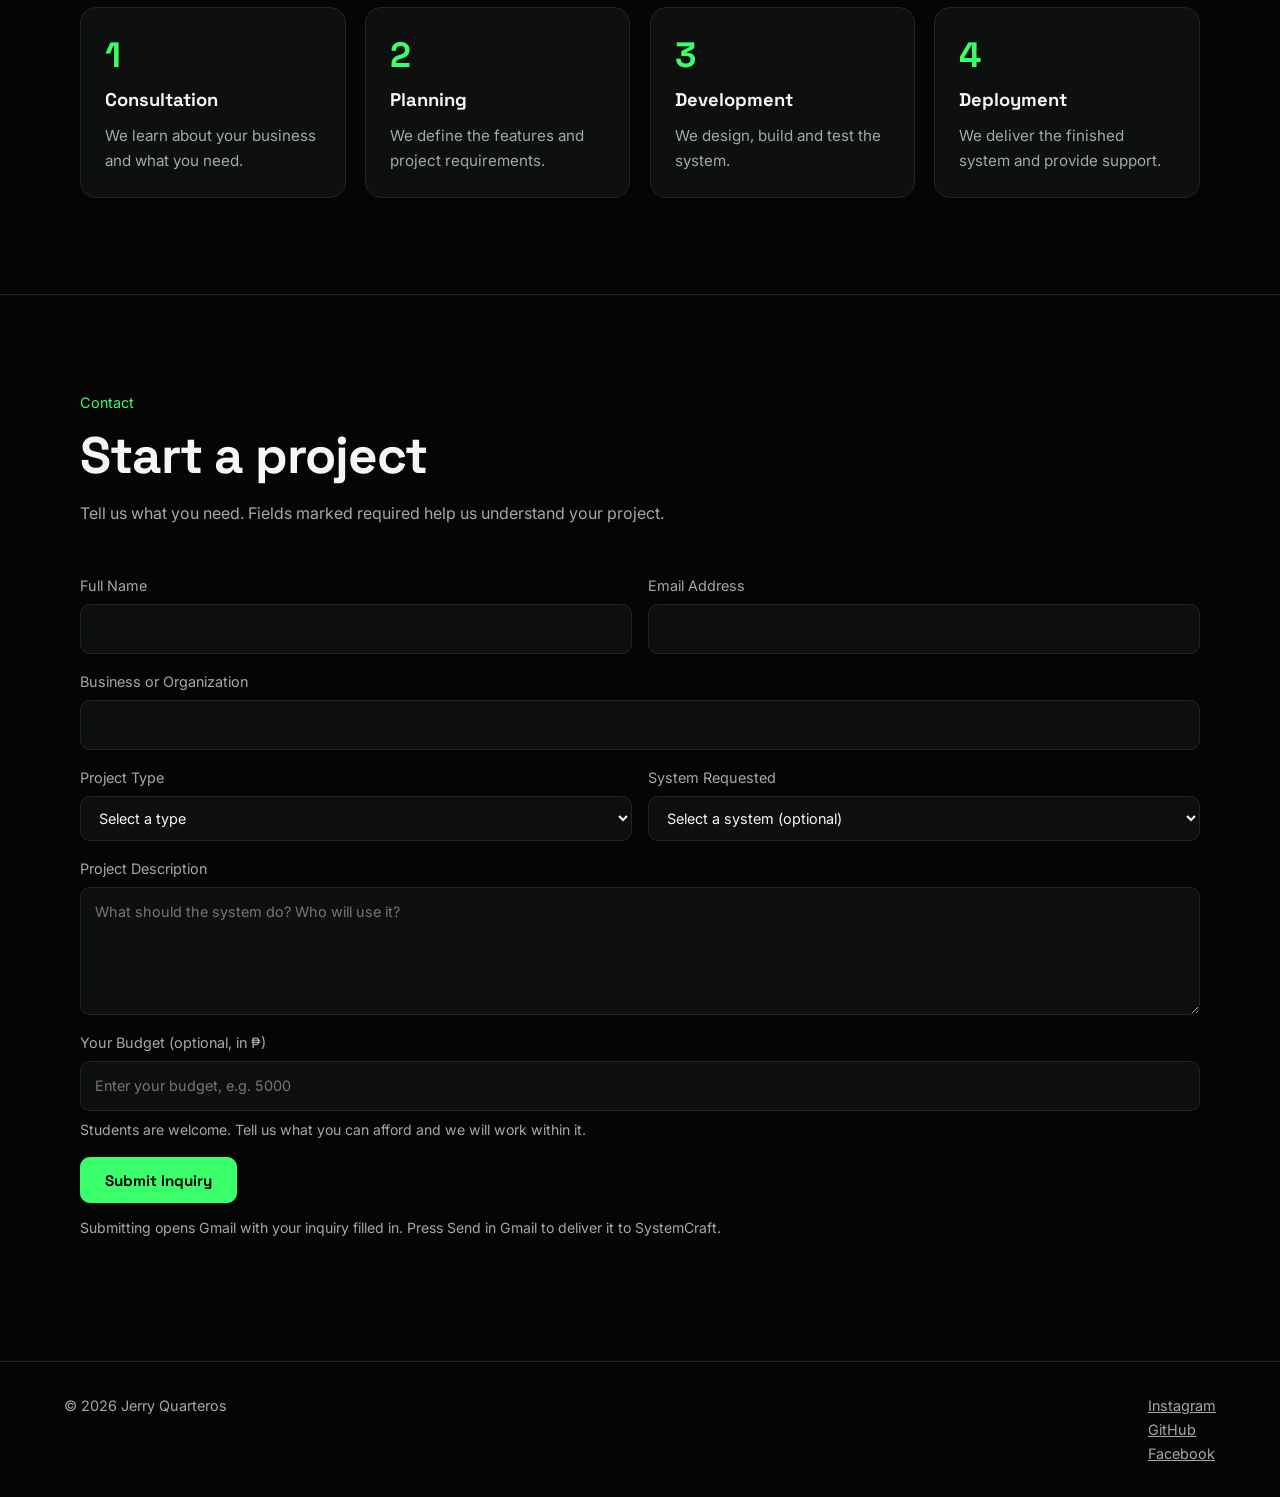
==== commit da2f2bec: "Adjusting" ====
--- a/index.html
+++ b/index.html
@@ -129,8 +129,10 @@
 </form>
 </div></section>
 </main>
-<footer><span>© 2026 SystemCraft</span><span>“Explore our sample projects and system previews to see the solutions we can build for your business.”</span></footer>
-
+<footer><span>© 2026 Jerry Quarteros</span><div><a href="https://www.instagram.com/choloquarteros?vrfl=MW8yaGYxOHJ4MmR0Zw==">Instagram</a><br>
+  <a href="https://github.com/cholo061805">GitHub</a><br>
+  <a href="https://www.facebook.com/jerryquarteros2005">Facebook</a>
+</div></footer>
 <script>
 /* Content lives in plain data so it can later come from a database/API (see README notes). */
 var CONTACT_EMAIL="choloquarteros@gmail.com"; /* change to your business email */
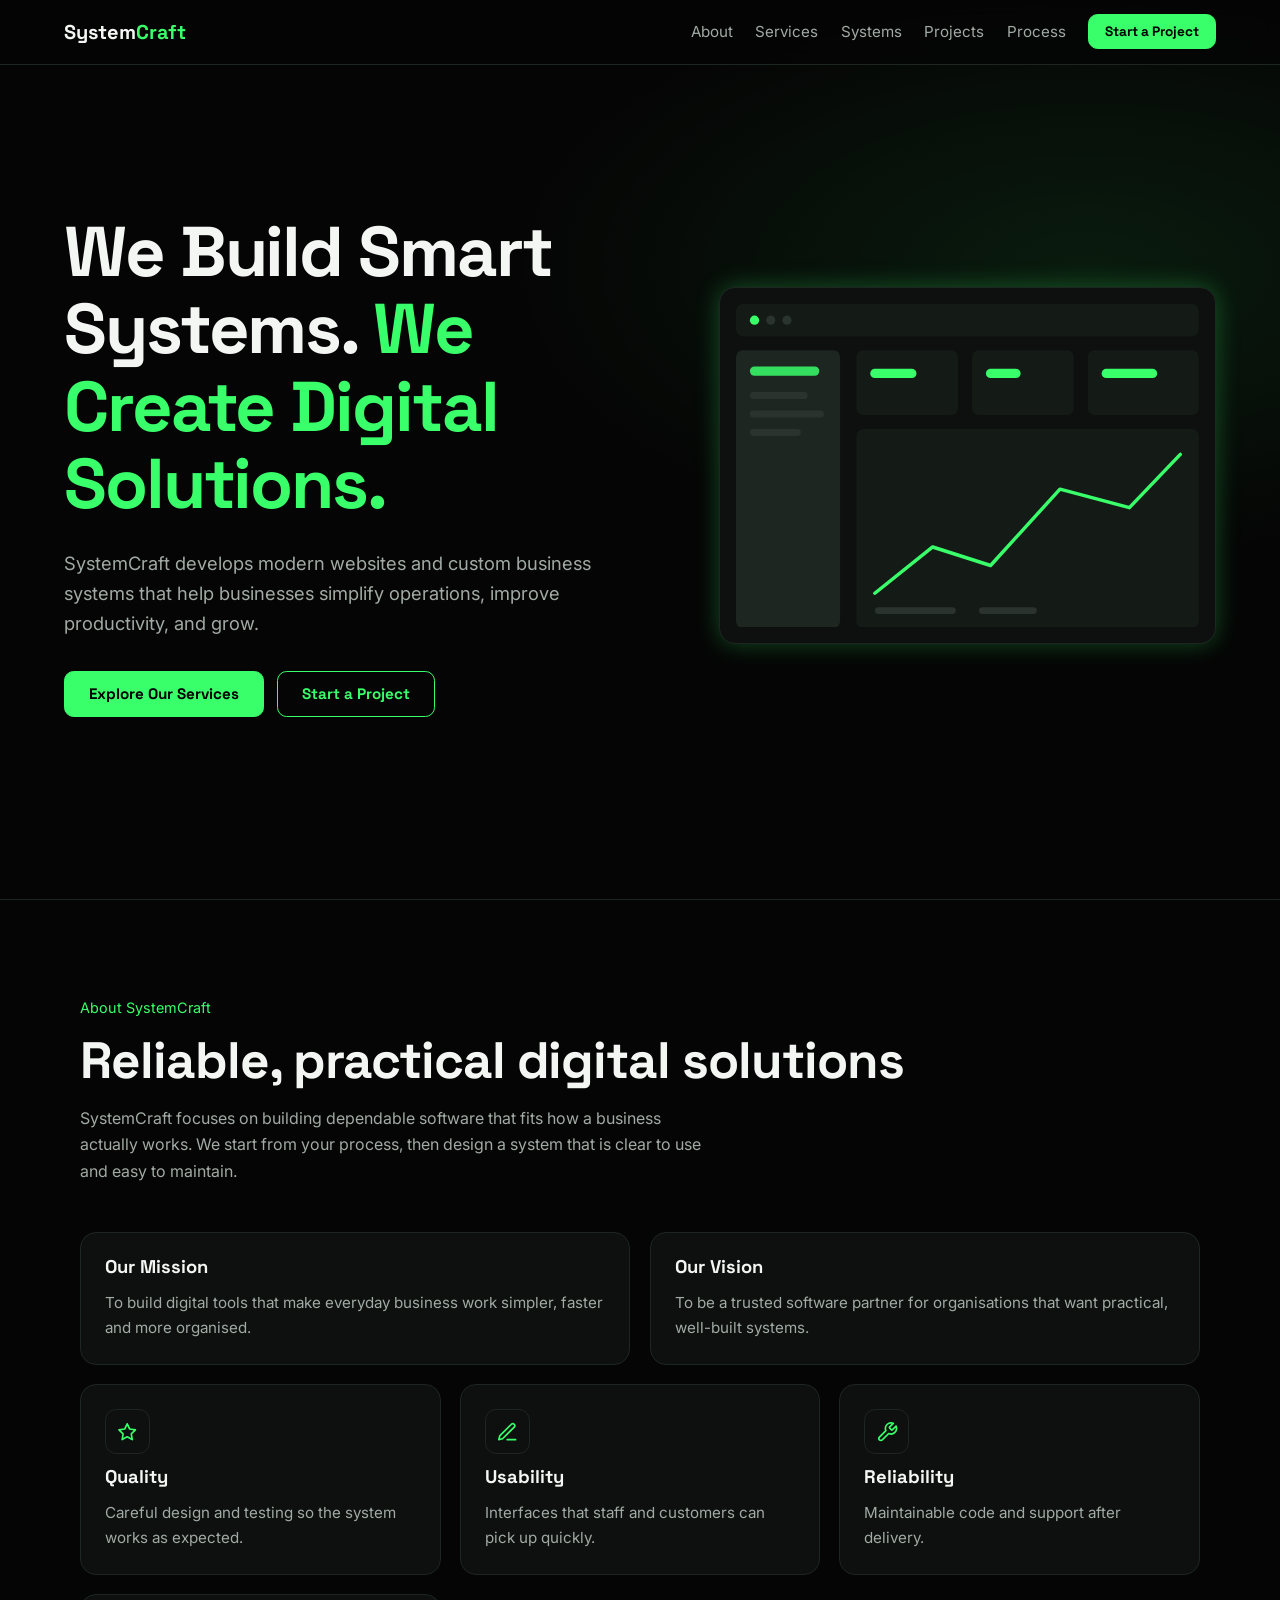
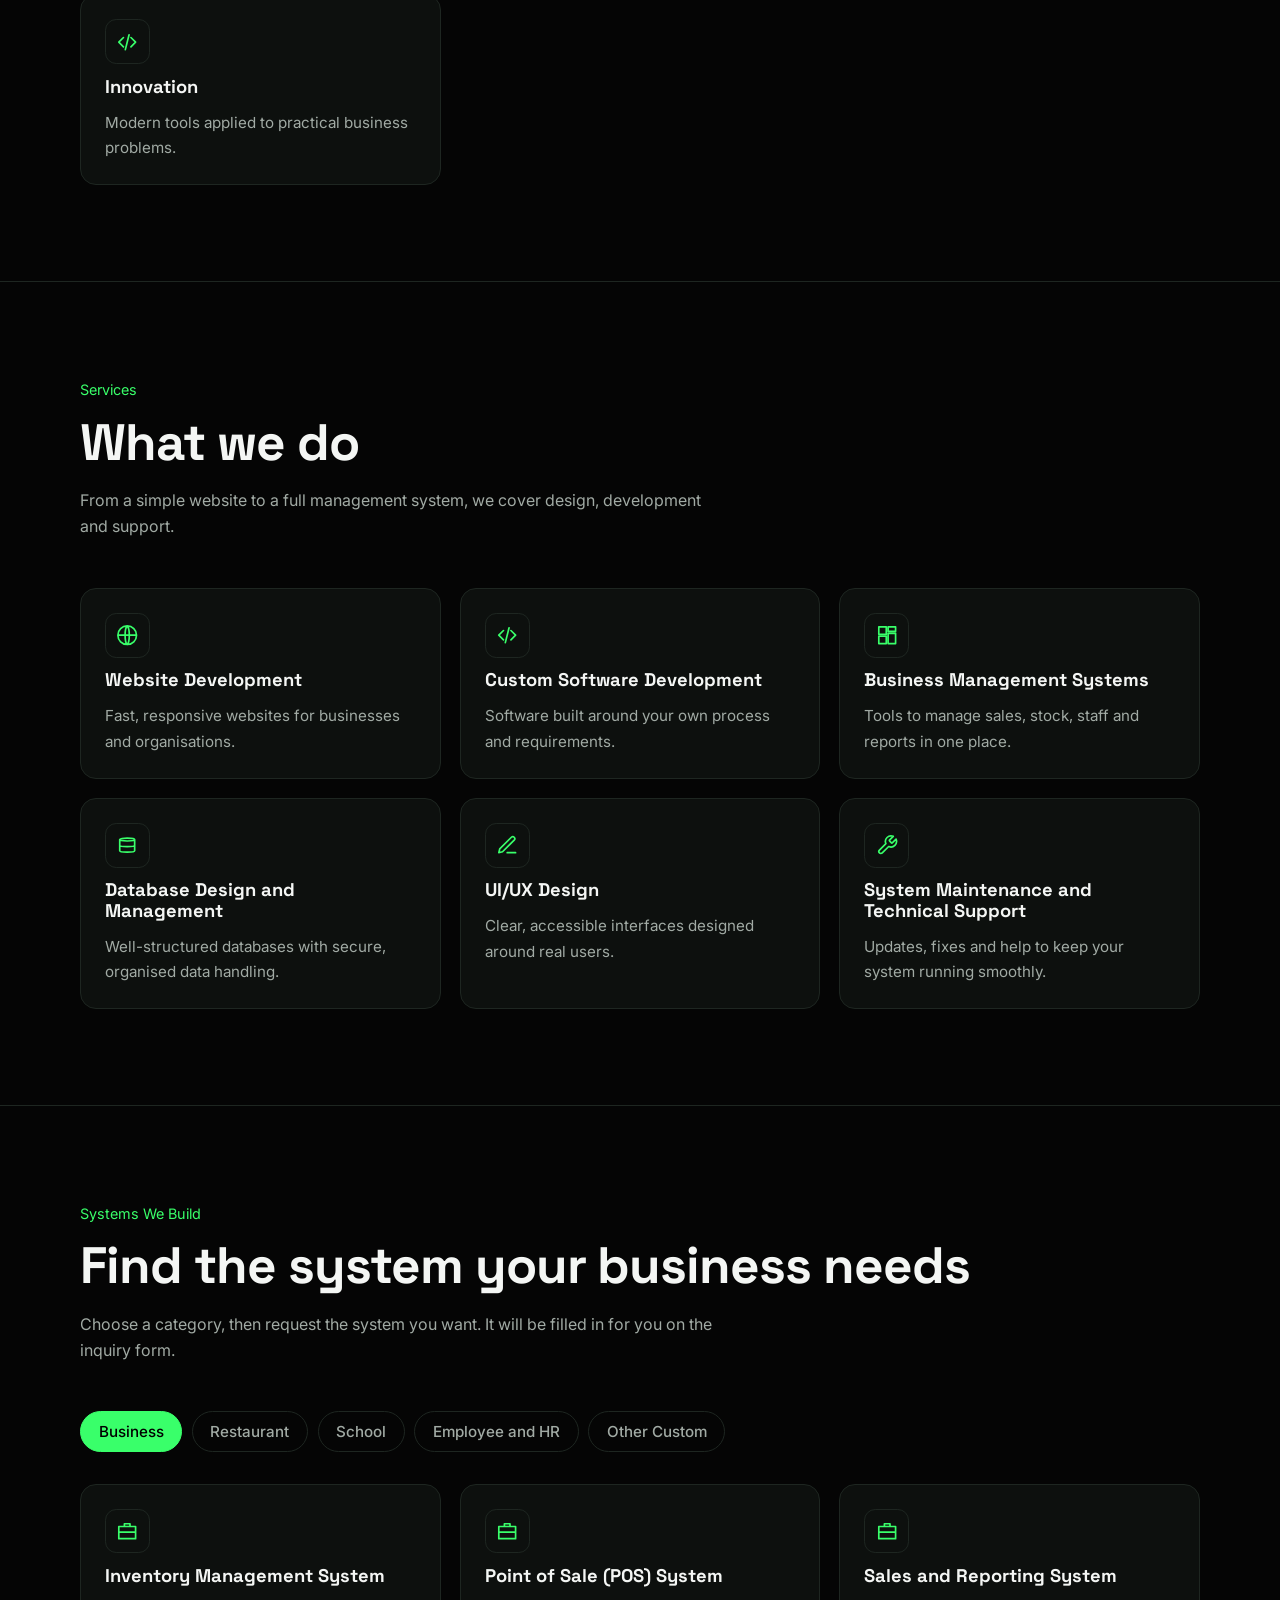
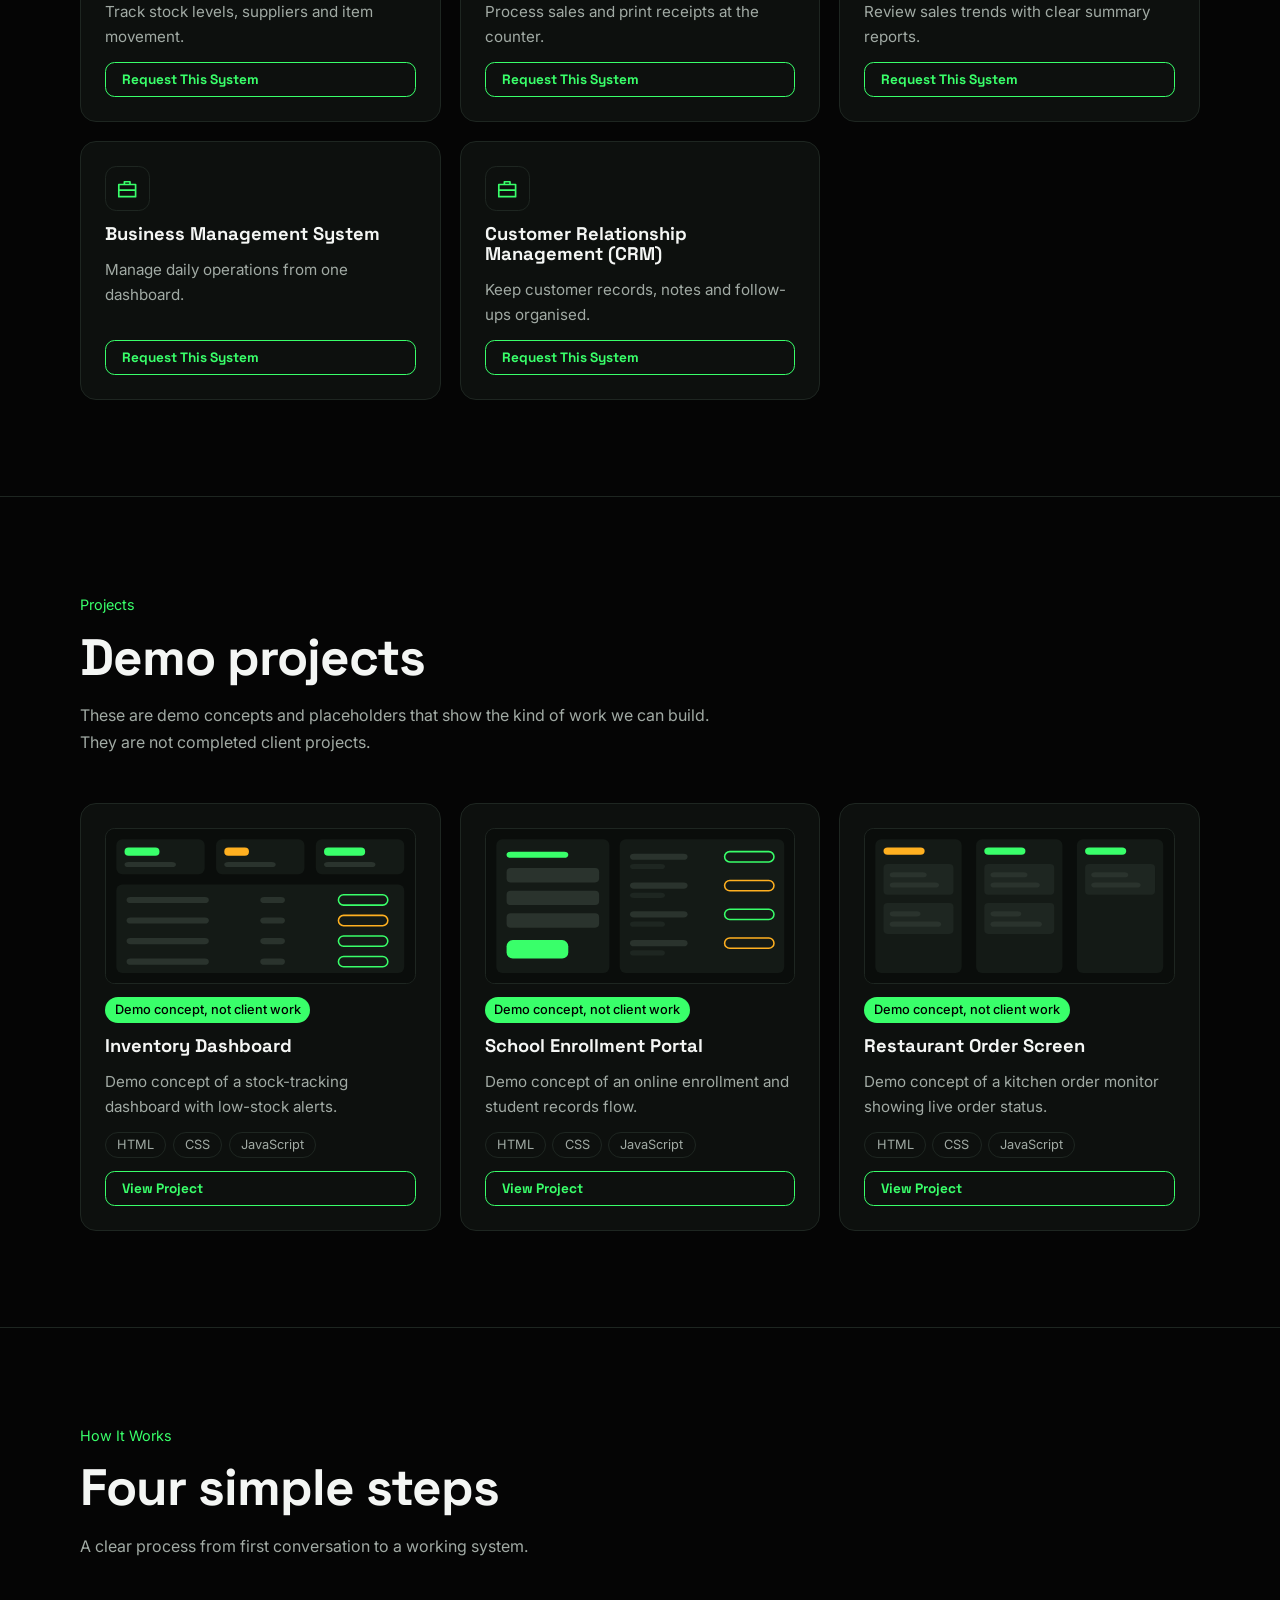
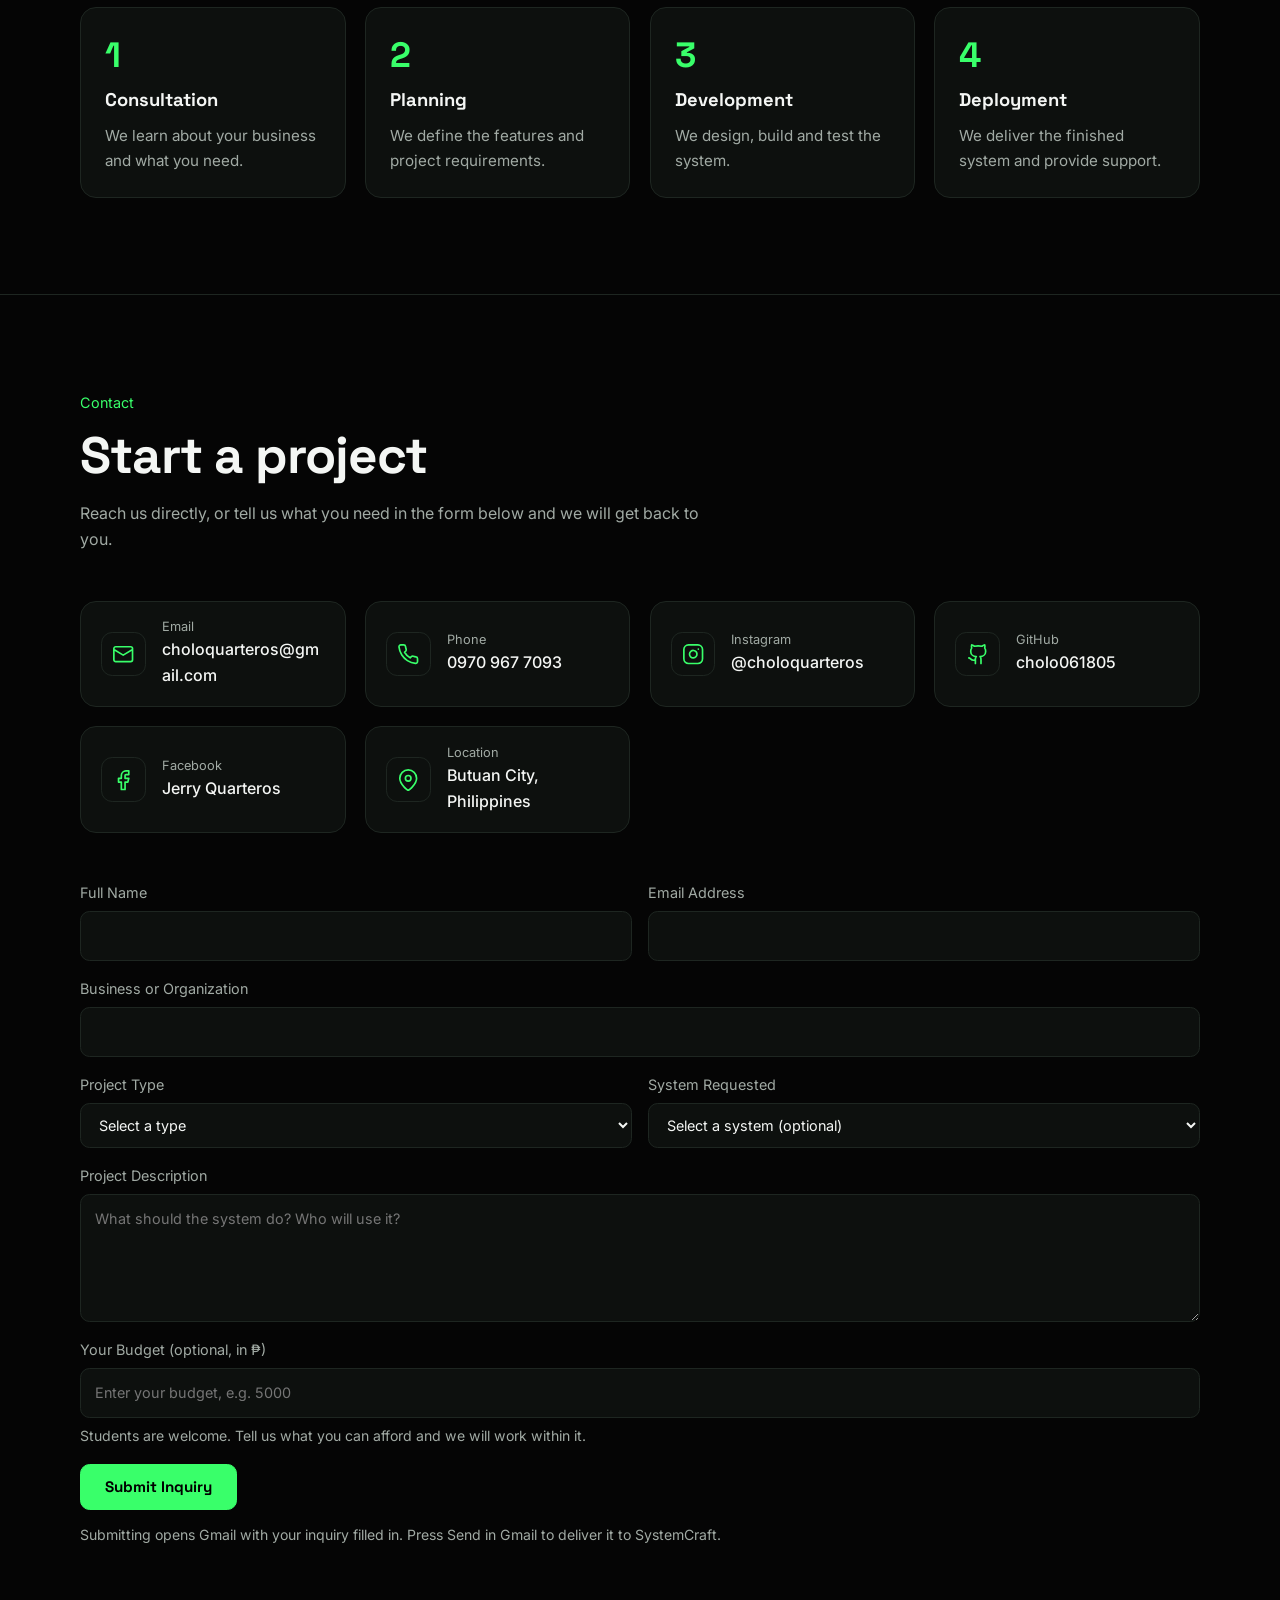
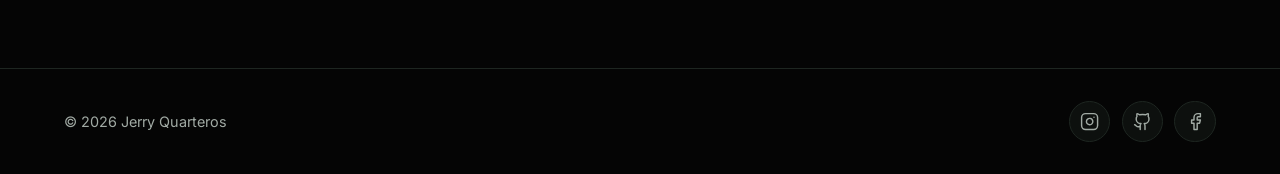
==== commit b296fc73: "contacts" ====
--- a/index.html
+++ b/index.html
@@ -44,7 +44,7 @@
 .card{background:var(--panel);border:1px solid var(--line);border-radius:1rem;padding:1.5rem;display:flex;flex-direction:column;gap:.8rem;transition:.25s}
 .card:hover{border-color:var(--g);box-shadow:var(--glow);transform:translateY(-3px)}
 .card p{color:var(--mute);font-size:.95rem;flex:1}.card h3{font-size:1.15rem}
-.ico{width:2.8rem;height:2.8rem;border-radius:.7rem;border:1px solid var(--line);display:grid;place-items:center;color:var(--g)}
+.ico{width:2.8rem;height:2.8rem;border-radius:.7rem;border:1px solid var(--line);display:grid;place-items:center;color:var(--g);flex:none}
 .ico svg{width:1.4rem;height:1.4rem;fill:none;stroke:currentColor;stroke-width:1.8;stroke-linecap:round;stroke-linejoin:round}
 .two{display:grid;grid-template-columns:1fr 1fr;gap:1.2rem}
 .tabs{display:flex;gap:.6rem;flex-wrap:wrap;margin-bottom:2rem}
@@ -56,6 +56,14 @@
 .tags{display:flex;gap:.4rem;flex-wrap:wrap}.tags span{font-size:.8rem;border:1px solid var(--line);border-radius:2rem;padding:.1rem .7rem;color:var(--mute)}
 .steps{display:grid;grid-template-columns:repeat(4,1fr);gap:1.2rem;counter-reset:s}
 .steps .card::before{counter-increment:s;content:counter(s);font:700 2.2rem "Space Grotesk",sans-serif;color:var(--g)}
+
+/* contact cards */
+.contacts{display:grid;grid-template-columns:repeat(auto-fit,minmax(15rem,1fr));gap:1.2rem;margin-bottom:3rem}
+.contacts .card{flex-direction:row;align-items:center;gap:1rem;padding:1.1rem 1.25rem;text-decoration:none}
+.contacts .card div:last-child{min-width:0}
+.contacts small{display:block;color:var(--mute);font-size:.8rem;line-height:1.3}
+.contacts strong{display:block;font-weight:500;overflow-wrap:anywhere}
+
 form{display:grid;gap:1rem;grid-template-columns:1fr 1fr}
 .full{grid-column:1/-1}[hidden]{display:none!important}
 label{display:grid;gap:.4rem;font-size:.9rem;color:var(--mute)}
@@ -64,8 +72,16 @@
 textarea{min-height:8rem;resize:vertical}
 #status{color:var(--g);min-height:1.6rem}
 .note{font-size:.88rem;color:var(--mute)}
-footer{padding:2rem var(--pad);color:var(--mute);font-size:.9rem;display:flex;justify-content:space-between;gap:1rem;flex-wrap:wrap}
+
+/* footer */
+footer{padding:2rem var(--pad);color:var(--mute);font-size:.9rem;display:flex;justify-content:space-between;align-items:center;gap:1.2rem;flex-wrap:wrap}
+.soc{display:flex;gap:.7rem}
+.soc a{width:2.6rem;height:2.6rem;border-radius:50%;border:1px solid var(--line);background:var(--panel);display:grid;place-items:center;color:var(--mute);transition:.2s}
+.soc a svg{width:1.2rem;height:1.2rem;fill:none;stroke:currentColor;stroke-width:1.8;stroke-linecap:round;stroke-linejoin:round}
+.soc a:hover{color:#000;background:var(--g);border-color:var(--g);box-shadow:var(--glow);transform:translateY(-2px)}
+
 @media(max-width:860px){.hero,.two,.steps,form{grid-template-columns:1fr}#menu{display:block}nav{display:none;position:absolute;top:100%;left:0;right:0;flex-direction:column;align-items:flex-start;background:#050505;padding:1rem var(--pad);border-bottom:1px solid var(--line)}nav.open{display:flex}}
+@media(max-width:560px){footer{flex-direction:column;align-items:flex-start}}
 @media(prefers-reduced-motion:reduce){html{scroll-behavior:auto}*{transition:none!important;animation:none!important}}
 </style>
 </head>
@@ -115,7 +131,8 @@
 </div></section>
 
 <section id="contact"><div class="wrap">
-<p class="kick">Contact</p><h2>Start a project</h2><p class="sub">Tell us what you need. Fields marked required help us understand your project.</p>
+<p class="kick">Contact</p><h2>Start a project</h2><p class="sub">Reach us directly, or tell us what you need in the form below and we will get back to you.</p>
+<div class="contacts" id="contacts"></div>
 <form id="f">
 <label>Full Name<input id="name" required autocomplete="name"></label>
 <label>Email Address<input id="email" type="email" required autocomplete="email"></label>
@@ -129,15 +146,29 @@
 </form>
 </div></section>
 </main>
-<footer><span>© 2026 Jerry Quarteros</span><div><a href="https://www.instagram.com/choloquarteros?vrfl=MW8yaGYxOHJ4MmR0Zw==">Instagram</a><br>
-  <a href="https://github.com/cholo061805">GitHub</a><br>
-  <a href="https://www.facebook.com/jerryquarteros2005">Facebook</a>
-</div></footer>
+<footer><span>© 2026 Jerry Quarteros</span><div class="soc" id="soc"></div></footer>
 <script>
 /* Content lives in plain data so it can later come from a database/API (see README notes). */
 var CONTACT_EMAIL="choloquarteros@gmail.com"; /* change to your business email */
-var P={globe:"M12 2a10 10 0 100 20 10 10 0 000-20zM2 12h20M12 2c3 3 3 17 0 20M12 2c-3 3-3 17 0 20",code:"M8 7l-5 5 5 5M16 7l5 5-5 5M14 4l-4 16",dash:"M3 3h8v8H3zM13 3h8v5h-8zM13 10h8v11h-8zM3 13h8v8H3z",db:"M4 6c0-2 16-2 16 0s-16 2-16 0v12c0 2 16 2 16 0V6M4 12c0 2 16 2 16 0",pen:"M12 20h9M16.5 3.5a2.1 2.1 0 013 3L7 19l-4 1 1-4z",tool:"M14.7 6.3a1 1 0 000 1.4l1.6 1.6a1 1 0 001.4 0l3.8-3.8a6 6 0 01-7.9 7.9l-6.9 6.9a2.1 2.1 0 01-3-3l6.9-6.9a6 6 0 017.9-7.9z",biz:"M3 7h18v13H3zM9 7V4h6v3M3 13h18",food:"M5 3v8a2 2 0 002 2v8M9 3v8M7 3v8M17 3c-2 2-2 6 0 8v10",school:"M2 9l10-5 10 5-10 5zM6 11v5c3 3 9 3 12 0v-5",users:"M16 21v-2a4 4 0 00-4-4H6a4 4 0 00-4 4v2M9 11a4 4 0 100-8 4 4 0 000 8M22 21v-2a4 4 0 00-3-3.9M16 3.1a4 4 0 010 7.8",cube:"M4 4h7v7H4zM13 4h7v7h-7zM4 13h7v7H4zM17 13v7M13 16.5h7",star:"M12 3l2.7 5.6 6.1.9-4.4 4.3 1 6.1L12 17l-5.4 2.9 1-6.1L3.2 9.5l6.1-.9z"};
+var P={globe:"M12 2a10 10 0 100 20 10 10 0 000-20zM2 12h20M12 2c3 3 3 17 0 20M12 2c-3 3-3 17 0 20",code:"M8 7l-5 5 5 5M16 7l5 5-5 5M14 4l-4 16",dash:"M3 3h8v8H3zM13 3h8v5h-8zM13 10h8v11h-8zM3 13h8v8H3z",db:"M4 6c0-2 16-2 16 0s-16 2-16 0v12c0 2 16 2 16 0V6M4 12c0 2 16 2 16 0",pen:"M12 20h9M16.5 3.5a2.1 2.1 0 013 3L7 19l-4 1 1-4z",tool:"M14.7 6.3a1 1 0 000 1.4l1.6 1.6a1 1 0 001.4 0l3.8-3.8a6 6 0 01-7.9 7.9l-6.9 6.9a2.1 2.1 0 01-3-3l6.9-6.9a6 6 0 017.9-7.9z",biz:"M3 7h18v13H3zM9 7V4h6v3M3 13h18",food:"M5 3v8a2 2 0 002 2v8M9 3v8M7 3v8M17 3c-2 2-2 6 0 8v10",school:"M2 9l10-5 10 5-10 5zM6 11v5c3 3 9 3 12 0v-5",users:"M16 21v-2a4 4 0 00-4-4H6a4 4 0 00-4 4v2M9 11a4 4 0 100-8 4 4 0 000 8M22 21v-2a4 4 0 00-3-3.9M16 3.1a4 4 0 010 7.8",cube:"M4 4h7v7H4zM13 4h7v7h-7zM4 13h7v7H4zM17 13v7M13 16.5h7",star:"M12 3l2.7 5.6 6.1.9-4.4 4.3 1 6.1L12 17l-5.4 2.9 1-6.1L3.2 9.5l6.1-.9z",
+phone:"M22 16.92v3a2 2 0 01-2.18 2 19.8 19.8 0 01-8.63-3.07 19.5 19.5 0 01-6-6 19.8 19.8 0 01-3.07-8.67A2 2 0 014.11 2h3a2 2 0 012 1.72c.13.96.36 1.9.7 2.81a2 2 0 01-.45 2.11L8.09 9.91a16 16 0 006 6l1.27-1.27a2 2 0 012.11-.45c.91.34 1.85.57 2.81.7A2 2 0 0122 16.92z",
+mail:"M4 4h16a2 2 0 012 2v12a2 2 0 01-2 2H4a2 2 0 01-2-2V6a2 2 0 012-2zM22 7l-10 6L2 7",
+pin:"M21 10c0 7-9 13-9 13S3 17 3 10a9 9 0 0118 0zM12 7a3 3 0 100 6 3 3 0 000-6z",
+ig:"M7 2h10a5 5 0 015 5v10a5 5 0 01-5 5H7a5 5 0 01-5-5V7a5 5 0 015-5zM16 11.4A4 4 0 1112.6 8 4 4 0 0116 11.4zM17.5 6.5h.01",
+gh:"M15 22v-4a4.8 4.8 0 00-1-3.5c3 0 6-2 6-5.5.08-1.25-.27-2.48-1-3.5.28-1.15.28-2.35 0-3.5 0 0-1 0-3 1.5-2.64-.5-5.36-.5-8 0C6 2 5 2 5 2c-.3 1.15-.3 2.35 0 3.5A5.4 5.4 0 004 9c0 3.5 3 5.5 6 5.5-.39.49-.68 1.05-.85 1.65-.17.6-.22 1.23-.15 1.85v4M9 18c-4.51 2-5-2-7-2",
+fb:"M18 2h-3a5 5 0 00-5 5v3H7v4h3v8h4v-8h3l1-4h-4V7a1 1 0 011-1h3z"};
 function ic(k){return '<div class="ico" aria-hidden="true"><svg viewBox="0 0 24 24"><path d="'+P[k]+'"/></svg></div>'}
+/* Contact details: [icon, label, shown text, link (empty = plain text)] */
+var MOBILE=/Android|iPhone|iPad|iPod|Mobi/i.test(navigator.userAgent);
+var GMAIL="https://mail.google.com/mail/?view=cm&fs=1&to="+encodeURIComponent(CONTACT_EMAIL);
+var MAPS="https://www.google.com/maps/search/?api=1&query="+encodeURIComponent("Butuan City, Philippines");
+var CONTACTS=[
+["mail","Email",CONTACT_EMAIL,MOBILE?"mailto:"+CONTACT_EMAIL:GMAIL],
+["phone","Phone","0970 967 7093",MOBILE?"tel:+639709677093":""],
+["ig","Instagram","@choloquarteros","https://www.instagram.com/choloquarteros?vrfl=MW8yaGYxOHJ4MmR0Zw=="],
+["gh","GitHub","cholo061805","https://github.com/cholo061805"],
+["fb","Facebook","Jerry Quarteros","https://www.facebook.com/jerryquarteros2005"],
+["pin","Location","Butuan City, Philippines",MAPS]];
 var WHY=[["star","Quality","Careful design and testing so the system works as expected."],["pen","Usability","Interfaces that staff and customers can pick up quickly."],["tool","Reliability","Maintainable code and support after delivery."],["code","Innovation","Modern tools applied to practical business problems."]];
 var SVC=[["globe","Website Development","Fast, responsive websites for businesses and organisations."],["code","Custom Software Development","Software built around your own process and requirements."],["dash","Business Management Systems","Tools to manage sales, stock, staff and reports in one place."],["db","Database Design and Management","Well-structured databases with secure, organised data handling."],["pen","UI/UX Design","Clear, accessible interfaces designed around real users."],["tool","System Maintenance and Technical Support","Updates, fixes and help to keep your system running smoothly."]];
 var CATS=[
@@ -161,6 +192,15 @@
 $("svc").innerHTML=SVC.map(function(s){return '<div class="card">'+ic(s[0])+'<h3>'+s[1]+'</h3><p>'+s[2]+'</p></div>'}).join("");
 $("stp").innerHTML=STP.map(function(s){return '<div class="card"><h3>'+s[0]+'</h3><p>'+s[1]+'</p></div>'}).join("");
 $("prj").innerHTML=PRJ.map(function(p,k){return '<div class="card"><div class="shot">'+PV[p[3]]+'</div><span class="label">Demo concept, not client work</span><h3>'+p[0]+'</h3><p>'+p[1]+'</p><div class="tags">'+p[2].map(function(t){return '<span>'+t+'</span>'}).join("")+'</div><a class="btn sm" href="'+p[4]+'">View Project</a></div>'}).join("");
+/* Contact cards (contact section) */
+$("contacts").innerHTML=CONTACTS.map(function(c){
+  var inner=ic(c[0])+'<div><small>'+c[1]+'</small><strong>'+c[2]+'</strong></div>';
+  return c[3]?'<a class="card" href="'+c[3]+'"'+(c[3].indexOf("http")===0?' target="_blank" rel="noopener"':'')+'>'+inner+'</a>':'<div class="card">'+inner+'</div>';
+}).join("");
+/* Social icon buttons (footer): Instagram, GitHub, Facebook */
+$("soc").innerHTML=CONTACTS.filter(function(c){return ["ig","gh","fb"].indexOf(c[0])>-1}).map(function(c){
+  return '<a href="'+c[3]+'" target="_blank" rel="noopener" aria-label="'+c[1]+'" title="'+c[1]+'"><svg viewBox="0 0 24 24" aria-hidden="true"><path d="'+P[c[0]]+'"/></svg></a>';
+}).join("");
 $("sys-in").innerHTML='<option value="">Select a system (optional)</option>'+CATS.map(function(c){return '<optgroup label="'+c.n+'">'+c.s.map(function(s){return '<option>'+s[0]+'</option>'}).join("")+'</optgroup>'}).join("")+'<option value="Other">Other (not listed)</option>';
 function toggleOther(){var o=$("sys-in").value==="Other";$("other-wrap").hidden=!o;$("other").required=o;if(o)$("other").focus()}
 $("sys-in").addEventListener("change",toggleOther);
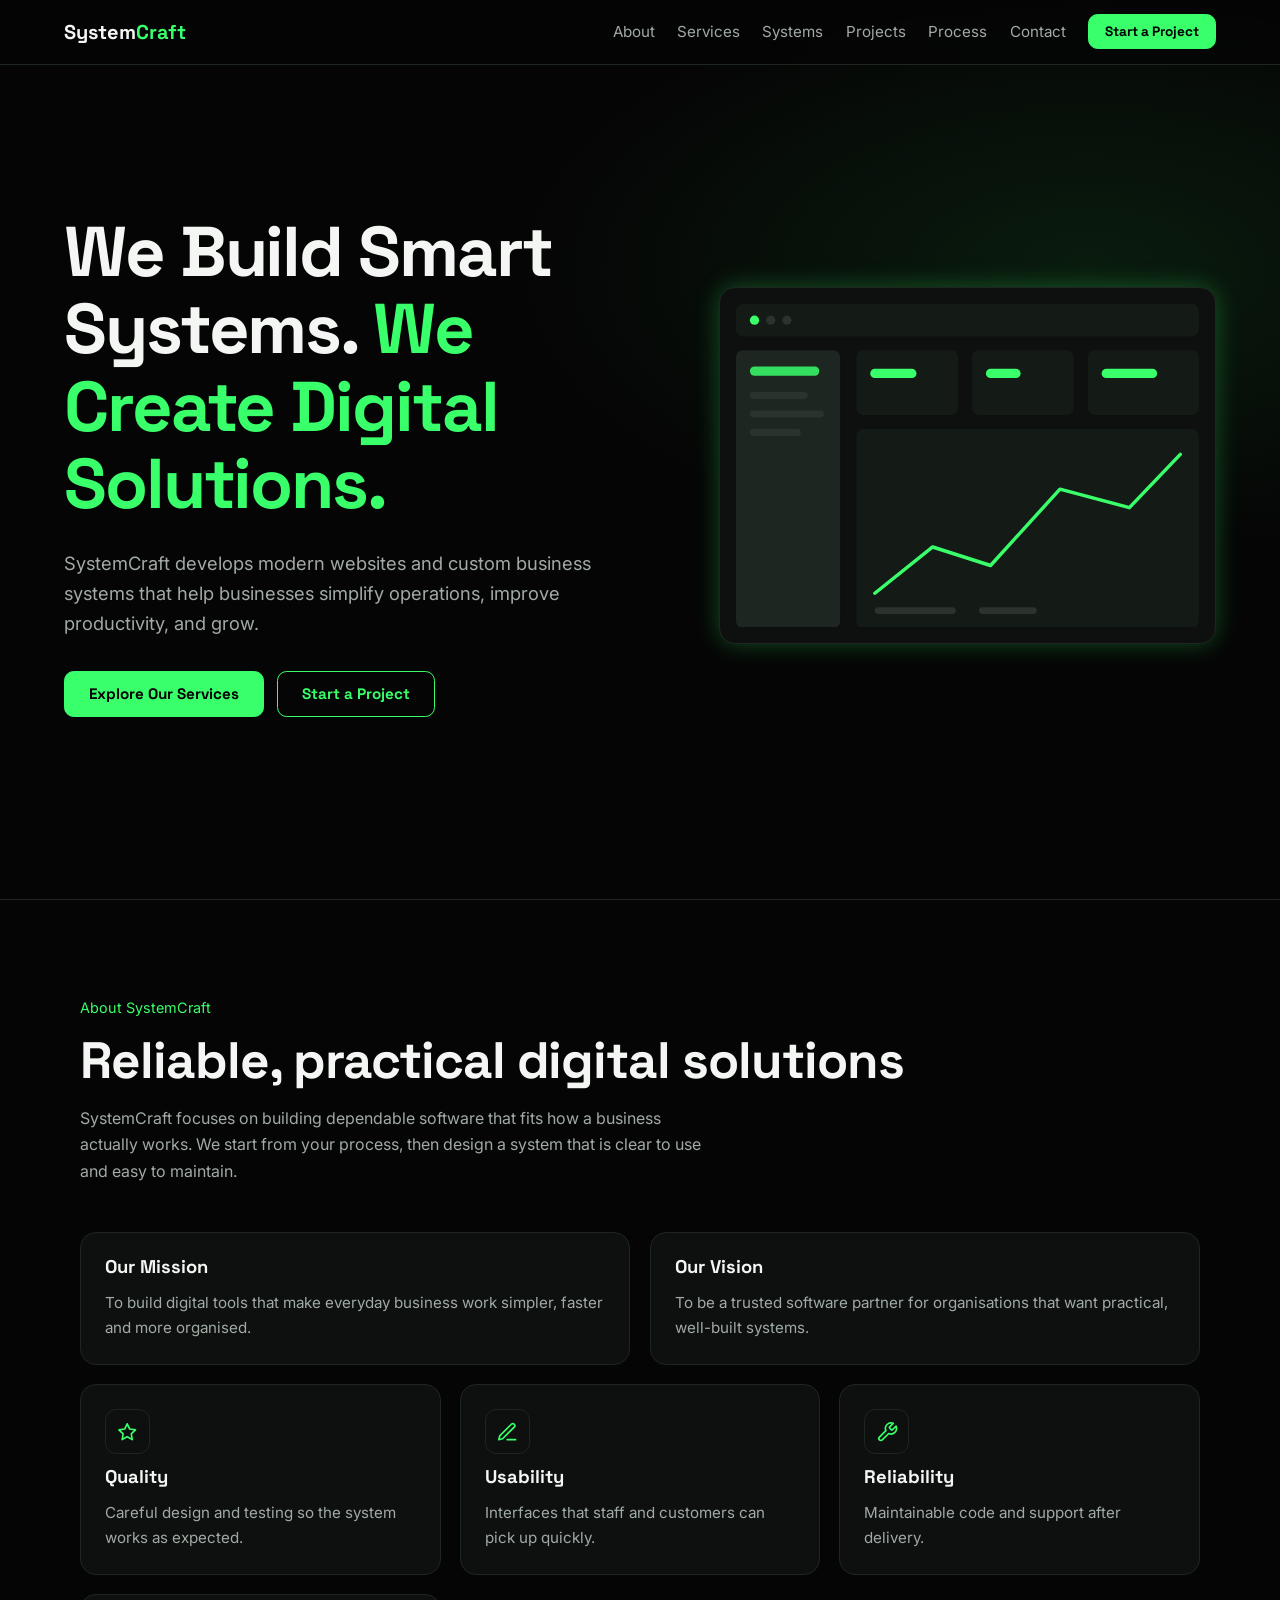
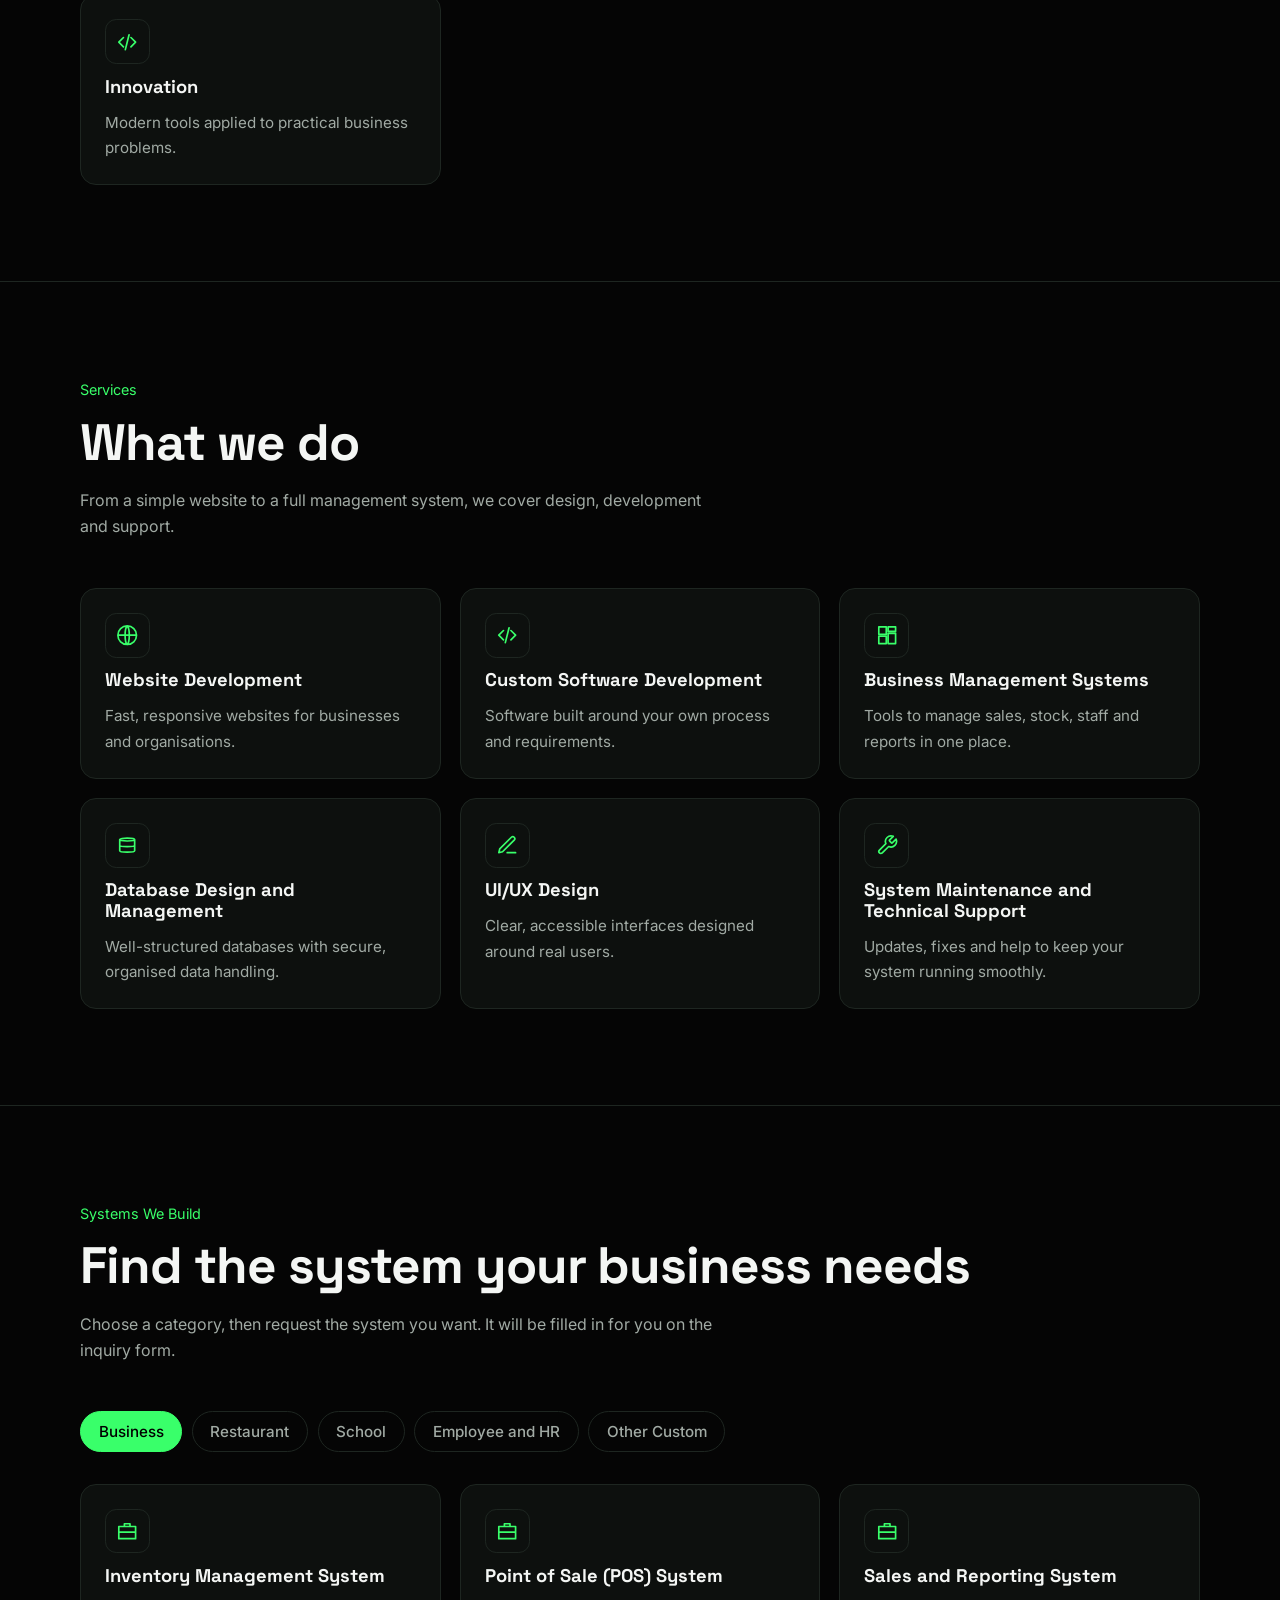
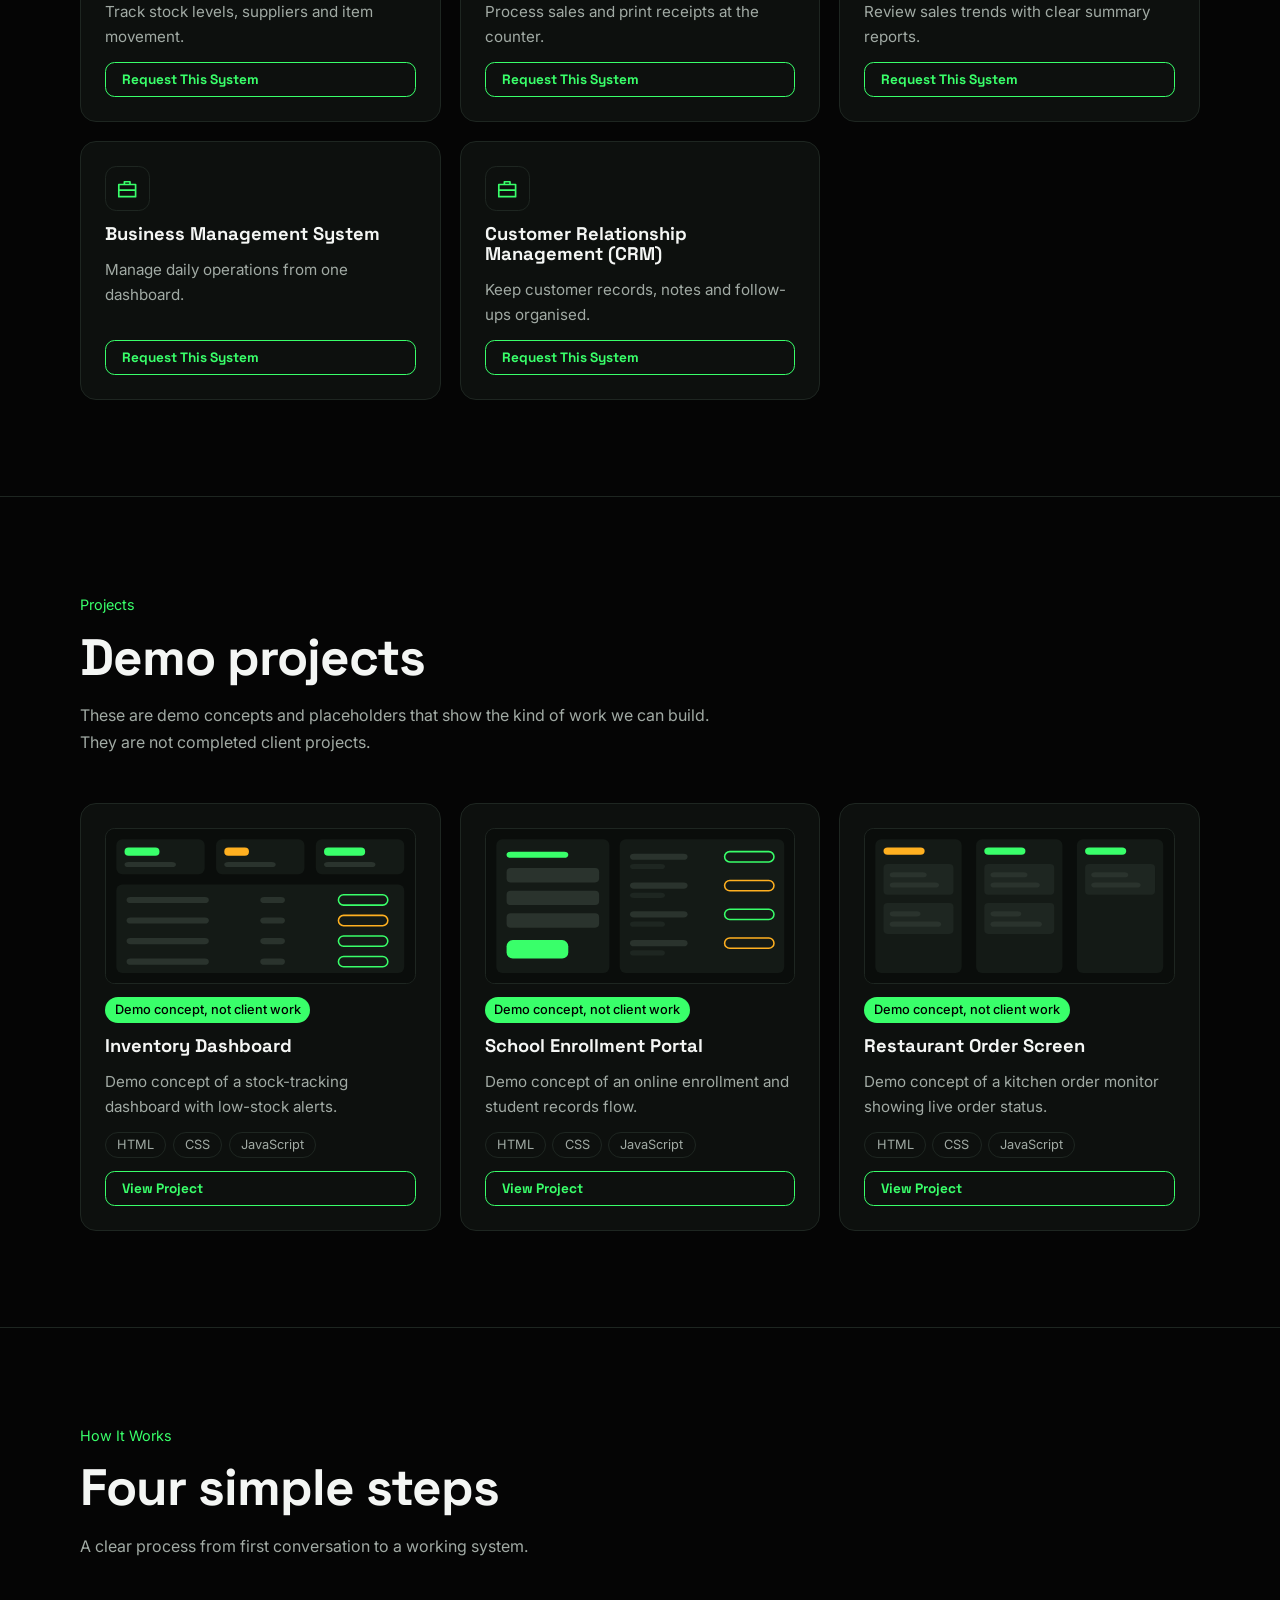
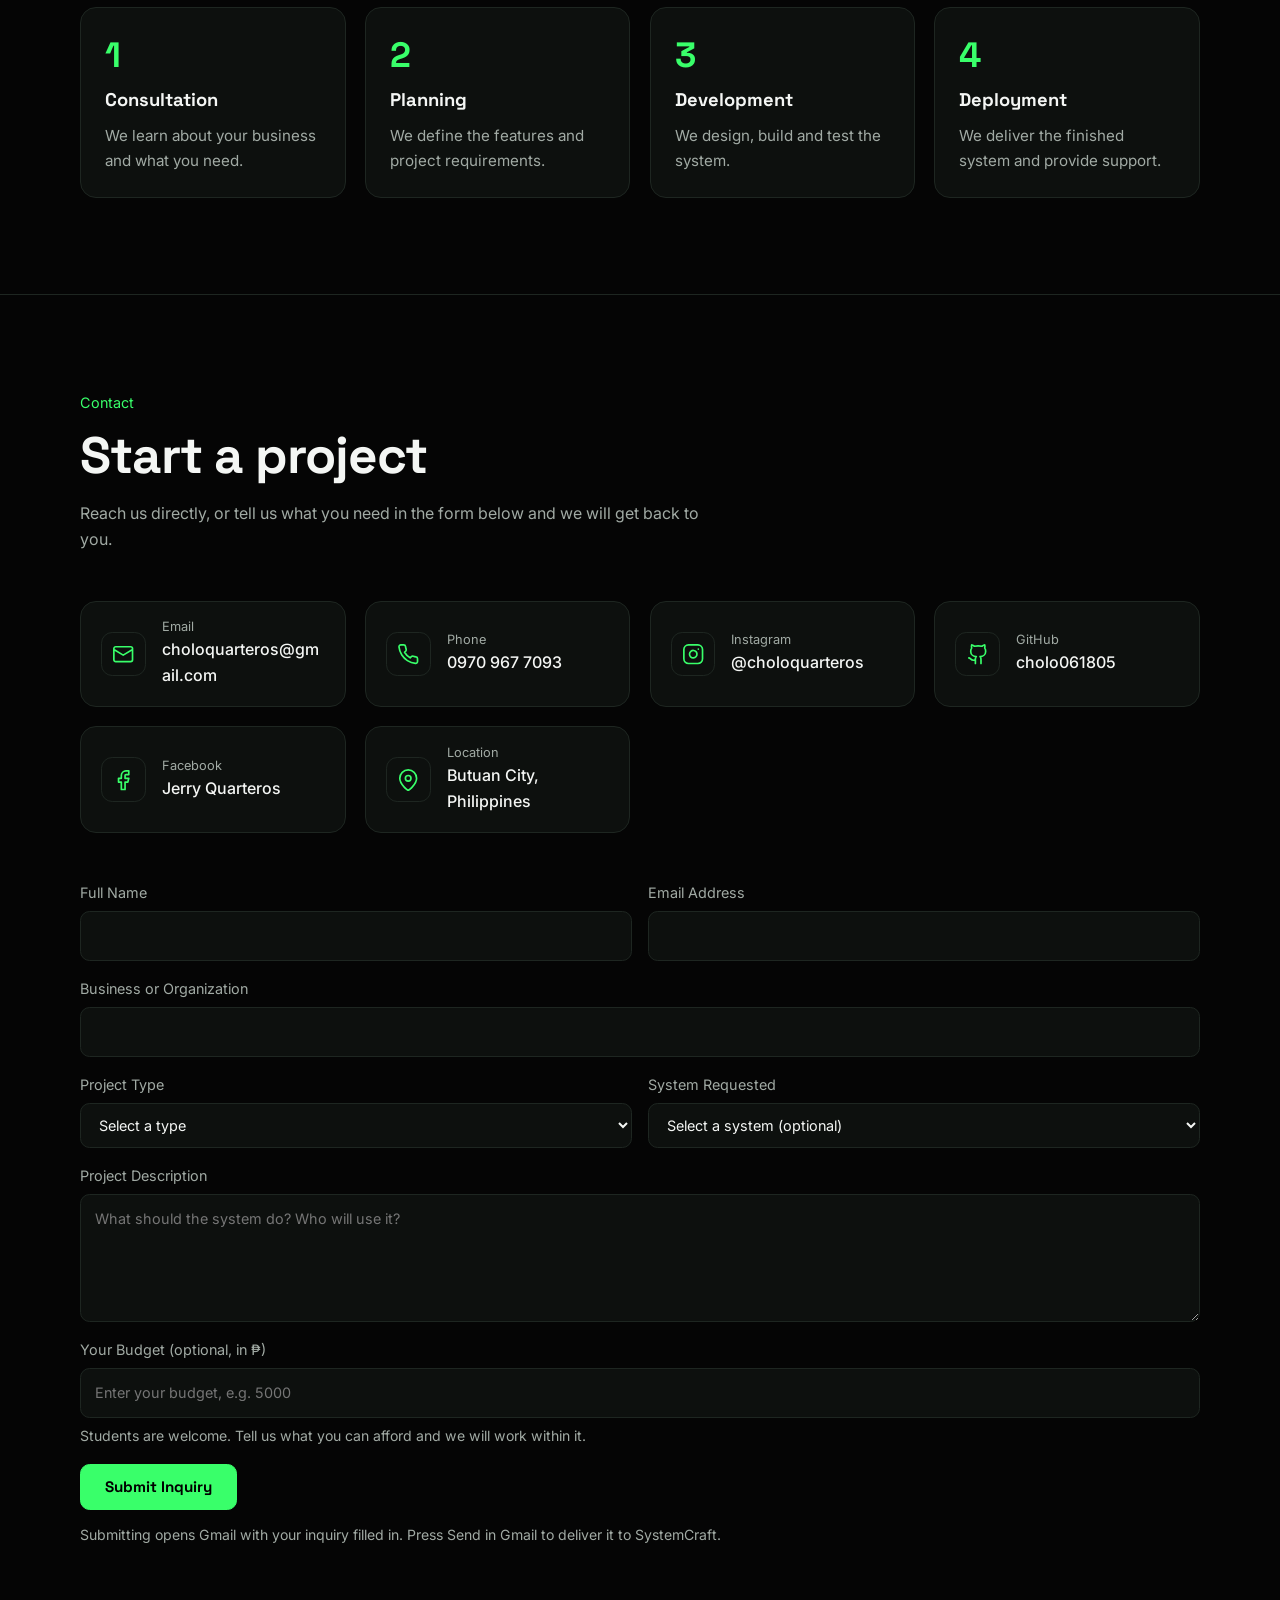
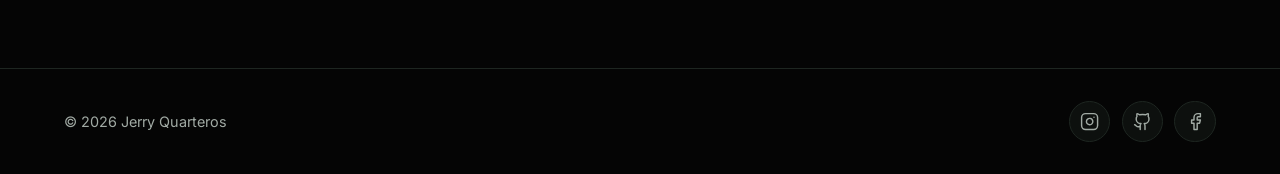
==== commit e2c55c5d: "finishing" ====
--- a/index.html
+++ b/index.html
@@ -90,7 +90,7 @@
 <header>
 <a class="logo" href="#home">System<b>Craft</b></a>
 <button id="menu" aria-expanded="false" aria-controls="nav">Menu</button>
-<nav id="nav" aria-label="Main"><a href="#about">About</a><a href="#services">Services</a><a href="#systems">Systems</a><a href="#projects">Projects</a><a href="#process">Process</a><a class="btn fill sm" href="#contact">Start a Project</a></nav>
+<nav id="nav" aria-label="Main"><a href="#about">About</a><a href="#services">Services</a><a href="#systems">Systems</a><a href="#projects">Projects</a><a href="#process">Process</a><a href="#contact">Contact</a><a class="btn fill sm" href="#contact">Start a Project</a></nav>
 </header>
 <main id="main">
 <section class="hero" id="home">
